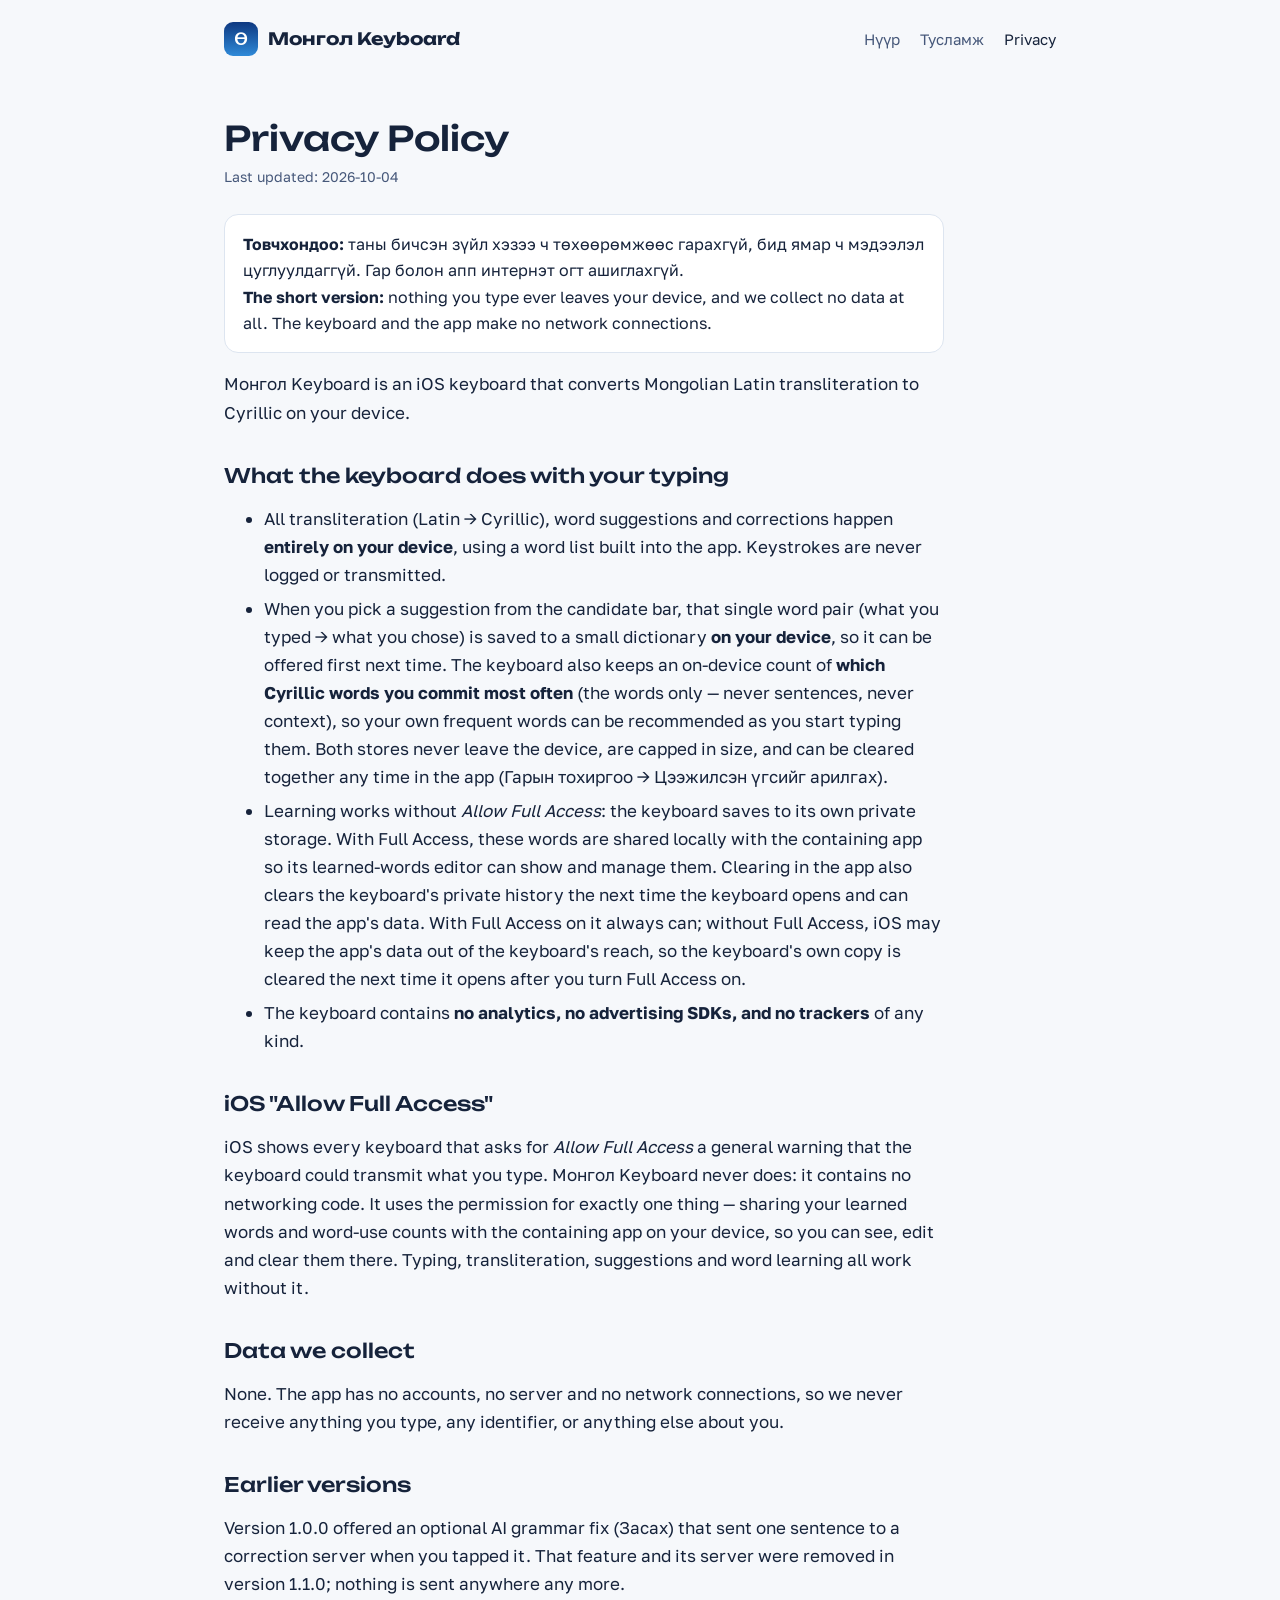
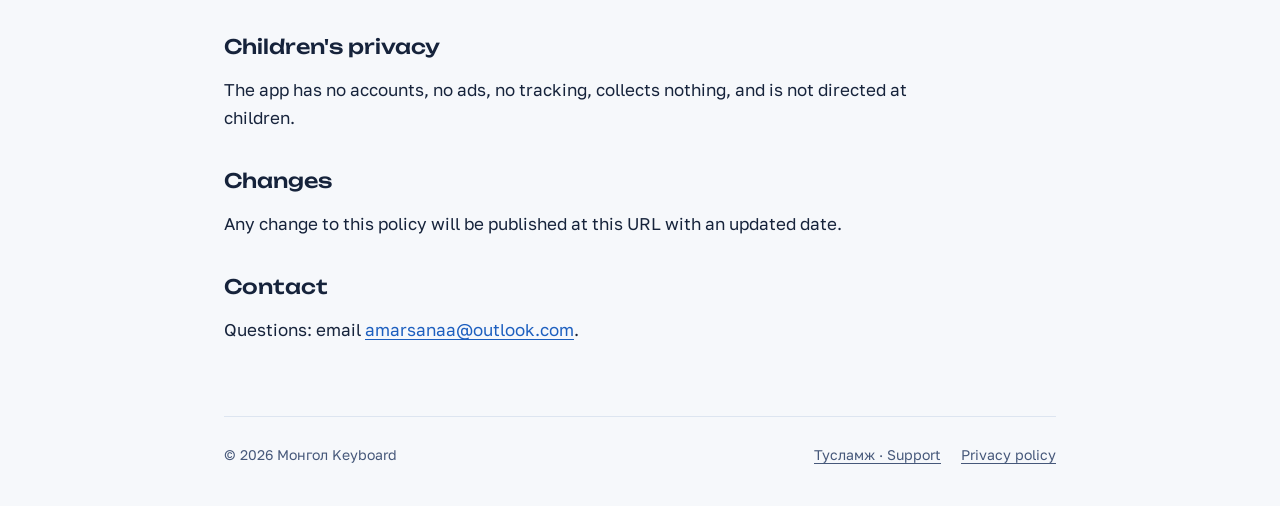
==== privacy/index.html @ a3846cb4 "Site: static demo without the AI's question mark; privacy summary line break Post-commit review of d" ====
<!doctype html>
<html lang="en">
<head>
  <meta charset="utf-8">
  <meta name="viewport" content="width=device-width, initial-scale=1">
  <title>Privacy Policy — Монгол Keyboard</title>
  <meta name="description" content="Privacy policy for the Монгол Keyboard iOS app: typing stays on-device; only an explicitly submitted sentence (with an anonymous rate-limit UUID) is ever sent, and sentence text is never stored or logged.">
  <meta name="color-scheme" content="light dark">
  <link rel="preconnect" href="https://fonts.googleapis.com">
  <link rel="preconnect" href="https://fonts.gstatic.com" crossorigin>
  <link href="https://fonts.googleapis.com/css2?family=Unbounded:wght@500;700&family=Golos+Text:wght@400;500;600&family=JetBrains+Mono:wght@400;600&display=swap" rel="stylesheet">
  <link rel="stylesheet" href="../assets/style.css">
  <link rel="icon" href="data:image/svg+xml,<svg xmlns='http://www.w3.org/2000/svg' viewBox='0 0 100 100'><rect width='100' height='100' rx='22' fill='%230E3880'/><text x='50' y='68' font-size='52' text-anchor='middle' fill='white' font-family='Arial'>Ө</text></svg>">
</head>
<body>
  <div class="wrap">

    <header class="site-header">
      <a class="wordmark" href="../"><span class="glyph" aria-hidden="true">Ө</span>Монгол Keyboard</a>
      <nav class="site-nav" aria-label="Site">
        <a href="../">Нүүр</a>
        <a href="../support/">Тусламж</a>
        <a href="./" aria-current="page">Privacy</a>
      </nav>
    </header>

    <main class="doc">
      <h1>Privacy Policy</h1>
      <p class="updated">Last updated: 2026-10-04</p>

      <p class="lede">
        <span lang="mn"><b>Товчхондоо:</b> таны бичсэн зүйл хэзээ ч төхөөрөмжөөс гарахгүй, бид ямар ч мэдээлэл цуглуулдаггүй. Гар болон апп интернэт огт ашиглахгүй.</span><br>
        <b>The short version:</b> nothing you type ever leaves your device, and we collect no data at all. The keyboard and the app make no network connections.
      </p>

      <p>Монгол Keyboard is an iOS keyboard that converts Mongolian Latin transliteration to Cyrillic on your device.</p>

      <h2>What the keyboard does with your typing</h2>
      <ul>
        <li>All transliteration (Latin → Cyrillic), word suggestions and corrections happen <strong>entirely on your device</strong>, using a word list built into the app. Keystrokes are never logged or transmitted.</li>
        <li>When you pick a suggestion from the candidate bar, that single word pair (what you typed → what you chose) is saved to a small dictionary <strong>on your device</strong>, so it can be offered first next time. The keyboard also keeps an on-device count of <strong>which Cyrillic words you commit most often</strong> (the words only — never sentences, never context), so your own frequent words can be recommended as you start typing them. Both stores never leave the device, are capped in size, and can be cleared together any time in the app (Гарын тохиргоо → Цээжилсэн үгсийг арилгах).</li>
        <li>Learning works without <em>Allow Full Access</em>: the keyboard saves to its own private storage. With Full Access, these words are shared locally with the containing app so its learned-words editor can show and manage them. Clearing in the app also clears the keyboard's private history the next time the keyboard opens and can read the app's data. With Full Access on it always can; without Full Access, iOS may keep the app's data out of the keyboard's reach, so the keyboard's own copy is cleared the next time it opens after you turn Full Access on.</li>
        <li>The keyboard contains <strong>no analytics, no advertising SDKs, and no trackers</strong> of any kind.</li>
      </ul>

      <h2>iOS "Allow Full Access"</h2>
      <p>iOS shows every keyboard that asks for <em>Allow Full Access</em> a general warning that the keyboard could transmit what you type. Монгол Keyboard never does: it contains no networking code. It uses the permission for exactly one thing — sharing your learned words and word-use counts with the containing app on your device, so you can see, edit and clear them there. Typing, transliteration, suggestions and word learning all work without it.</p>

      <h2>Data we collect</h2>
      <p>None. The app has no accounts, no server and no network connections, so we never receive anything you type, any identifier, or anything else about you.</p>

      <h2>Earlier versions</h2>
      <p>Version 1.0.0 offered an optional AI grammar fix (Засах) that sent one sentence to a correction server when you tapped it. That feature and its server were removed in version 1.1.0; nothing is sent anywhere any more.</p>

      <h2>Children's privacy</h2>
      <p>The app has no accounts, no ads, no tracking, collects nothing, and is not directed at children.</p>

      <h2>Changes</h2>
      <p>Any change to this policy will be published at this URL with an updated date.</p>

      <h2>Contact</h2>
      <p>Questions: email <a href="mailto:amarsanaa@outlook.com">amarsanaa@outlook.com</a>.</p>
    </main>

    <footer class="site-footer">
      <span>© 2026 Монгол Keyboard</span>
      <nav aria-label="Footer">
        <a href="../support/">Тусламж · Support</a>
        <a href="./">Privacy policy</a>
      </nav>
    </footer>

  </div>
</body>
</html>
---- assets/style.css ----
/* Монгол Keyboard — site identity.
   Palette is the app icon's own: deep sky blues on cool paper.
   Display: Unbounded · Body: Golos Text · Demo/keys: JetBrains Mono. */

:root {
  --ink: #16233b;
  --ink-soft: #46587a;
  --paper: #f6f8fb;
  --card: #ffffff;
  --sky-deep: #0e3880;
  --sky: #1d5fbf;
  --sky-bright: #2f8ad8;
  --gold: #e8a13d;
  --key-face: #ffffff;
  --key-edge: #c9d4e6;
  --key-down: #dbe7f7;
  --rule: #dde5f0;
  --focus: #1d5fbf;
}

@media (prefers-color-scheme: dark) {
  :root {
    --ink: #e8eef8;
    --ink-soft: #9fb0cc;
    --paper: #0b1526;
    --card: #12203a;
    --sky-deep: #9cc4f0;
    --sky: #6aa8e8;
    --sky-bright: #2f8ad8;
    --key-face: #1a2c4d;
    --key-edge: #0a1425;
    --key-down: #24406e;
    --rule: #22314e;
    --focus: #6aa8e8;
  }
}

* { box-sizing: border-box; }

html { scroll-behavior: smooth; }

body {
  margin: 0;
  background: var(--paper);
  color: var(--ink);
  font-family: "Golos Text", "Helvetica Neue", Arial, sans-serif;
  font-size: 17px;
  line-height: 1.65;
  -webkit-font-smoothing: antialiased;
}

.wrap {
  max-width: 880px;
  margin: 0 auto;
  padding: 0 24px;
}

a { color: var(--sky); text-decoration-thickness: 1px; text-underline-offset: 3px; }
a:hover { color: var(--sky-deep); }

:focus-visible {
  outline: 3px solid var(--focus);
  outline-offset: 2px;
  border-radius: 4px;
}

/* ── Header ─────────────────────────────────────────────────────────── */

.site-header {
  display: flex;
  align-items: center;
  justify-content: space-between;
  gap: 16px;
  padding: 22px 0;
}

.wordmark {
  font-family: "Unbounded", sans-serif;
  font-weight: 700;
  font-size: 17px;
  letter-spacing: 0.01em;
  color: var(--ink);
  text-decoration: none;
  display: flex;
  align-items: center;
  gap: 10px;
}

.wordmark .glyph {
  display: grid;
  place-items: center;
  width: 34px;
  height: 34px;
  border-radius: 9px;
  background: linear-gradient(180deg, #0e3880, #2f8ad8);
  color: #fff;
  font-size: 17px;
  font-weight: 700;
}

.site-nav { display: flex; gap: 20px; font-size: 15px; }
.site-nav a { color: var(--ink-soft); text-decoration: none; }
.site-nav a:hover, .site-nav a[aria-current="page"] { color: var(--ink); }

/* ── Hero ───────────────────────────────────────────────────────────── */

.hero { padding: 44px 0 12px; }

.hero h1 {
  font-family: "Unbounded", sans-serif;
  font-weight: 700;
  font-size: clamp(26px, 5.4vw, 46px);
  line-height: 1.16;
  letter-spacing: -0.01em;
  margin: 0 0 14px;
  max-width: 17ch;
}

.hero h1 .lat { color: var(--sky); }

.hero .sub {
  color: var(--ink-soft);
  font-size: 18px;
  max-width: 54ch;
  margin: 0 0 8px;
}

.hero .sub-en { color: var(--ink-soft); font-size: 15px; margin: 0; }

/* ── The demo (signature) ───────────────────────────────────────────── */

.demo {
  margin: 36px 0 8px;
  background: var(--card);
  border: 1px solid var(--rule);
  border-radius: 18px;
  padding: 26px 26px 30px;
  box-shadow: 0 18px 40px -28px rgba(14, 56, 128, 0.45);
}

.demo-field {
  font-family: "JetBrains Mono", monospace;
  font-size: clamp(20px, 4vw, 30px);
  min-height: 1.5em;
  padding: 14px 16px;
  border-radius: 12px;
  background: var(--paper);
  border: 1px solid var(--rule);
  white-space: nowrap;
  overflow: hidden;
}

.demo-field .caret {
  display: inline-block;
  width: 2px;
  height: 1.1em;
  vertical-align: text-bottom;
  background: var(--sky);
  animation: blink 1s steps(1) infinite;
}

@keyframes blink { 50% { opacity: 0; } }

.demo-latin {
  font-family: "JetBrains Mono", monospace;
  font-size: 13px;
  color: var(--ink-soft);
  margin: 10px 2px 18px;
  min-height: 1.4em;
  letter-spacing: 0.08em;
}

.keyrow { display: flex; gap: 8px; flex-wrap: wrap; }

.key {
  font-family: "JetBrains Mono", monospace;
  min-width: 46px;
  padding: 8px 10px 10px;
  border-radius: 9px;
  background: var(--key-face);
  border: 1px solid var(--key-edge);
  border-bottom-width: 3px;
  text-align: center;
  font-size: 16px;
  line-height: 1.1;
  transition: transform 90ms ease, background 90ms ease;
  user-select: none;
}

.key small { display: block; font-size: 10px; color: var(--ink-soft); margin-top: 2px; }

.key.is-down { transform: translateY(2px); background: var(--key-down); border-bottom-width: 1px; }


.demo-note { font-size: 13px; color: var(--ink-soft); margin: 16px 2px 0; }

/* Reduced motion: the demo becomes a static before/after. */
.demo-static { display: none; }
@media (prefers-reduced-motion: reduce) {
  .demo-live { display: none; }
  .demo-static { display: block; }
  html { scroll-behavior: auto; }
}
.demo-static .arrow { color: var(--sky); margin: 0 10px; }

/* The static box must never clip its payoff — let it wrap and scale down. */
.demo-static .demo-field {
  white-space: normal;
  overflow: visible;
  font-size: clamp(17px, 3.4vw, 26px);
}

/* ── Sections ───────────────────────────────────────────────────────── */

section { padding: 44px 0 8px; }

.eyebrow {
  font-family: "JetBrains Mono", monospace;
  font-size: 12px;
  letter-spacing: 0.14em;
  text-transform: uppercase;
  color: var(--sky);
  margin: 0 0 8px;
}

h2 {
  font-family: "Unbounded", sans-serif;
  font-weight: 500;
  font-size: clamp(20px, 3.4vw, 28px);
  line-height: 1.25;
  margin: 0 0 16px;
}

.steps { list-style: none; counter-reset: step; padding: 0; margin: 22px 0 0; display: grid; gap: 14px; }

.steps li {
  counter-increment: step;
  background: var(--card);
  border: 1px solid var(--rule);
  border-radius: 14px;
  padding: 16px 18px 16px 62px;
  position: relative;
}

.steps li::before {
  content: counter(step);
  position: absolute;
  left: 18px;
  top: 16px;
  width: 30px;
  height: 30px;
  border-radius: 50%;
  display: grid;
  place-items: center;
  background: var(--sky);
  color: #fff;
  font-family: "Unbounded", sans-serif;
  font-size: 14px;
  font-weight: 500;
}

.steps li > b:first-child { display: block; margin-bottom: 2px; }
.steps .en { display: block; font-size: 14px; color: var(--ink-soft); margin-top: 4px; }

.promise { display: grid; gap: 12px; margin-top: 22px; }

.promise > div {
  border-left: 3px solid var(--sky-bright);
  padding: 2px 0 2px 16px;
}

.promise b { display: block; }
.promise span { color: var(--ink-soft); font-size: 15px; }

/* ── Document pages (privacy) ───────────────────────────────────────── */

.doc { max-width: 720px; }
.doc h1 {
  font-family: "Unbounded", sans-serif;
  font-weight: 500;
  font-size: clamp(24px, 4vw, 34px);
  line-height: 1.2;
  margin: 40px 0 6px;
}
.doc .updated { color: var(--ink-soft); font-size: 14px; margin: 0 0 26px; }
.doc h2 { font-size: 20px; margin-top: 36px; }
.doc .lede {
  background: var(--card);
  border: 1px solid var(--rule);
  border-radius: 14px;
  padding: 16px 18px;
  font-size: 16px;
}
.doc li { margin: 6px 0; }

/* ── FAQ (support) ──────────────────────────────────────────────────── */

.faq { max-width: 720px; }

details {
  background: var(--card);
  border: 1px solid var(--rule);
  border-radius: 14px;
  padding: 4px 18px;
  margin: 10px 0;
}

summary {
  cursor: pointer;
  font-weight: 600;
  padding: 12px 0;
  list-style: none;
  display: flex;
  justify-content: space-between;
  align-items: baseline;
  gap: 12px;
}

summary::-webkit-details-marker { display: none; }
summary::after { content: "+"; font-family: "JetBrains Mono", monospace; color: var(--sky); flex-shrink: 0; }
details[open] summary::after { content: "−"; }
details .en-q { font-size: 13px; color: var(--ink-soft); font-weight: 400; }
details p { margin-top: 0; color: var(--ink-soft); }

.contact-card {
  background: linear-gradient(135deg, #0e3880, #1d5fbf);
  color: #eaf2fd;
  border-radius: 18px;
  padding: 26px 28px;
  margin: 34px 0 0;
}
.contact-card h2 { color: #fff; margin-bottom: 8px; }
.contact-card a { color: #ffd9a0; }
.contact-card p { margin: 6px 0; }

/* ── Footer ─────────────────────────────────────────────────────────── */

.site-footer {
  margin-top: 72px;
  border-top: 1px solid var(--rule);
  padding: 26px 0 40px;
  display: flex;
  flex-wrap: wrap;
  gap: 10px 26px;
  justify-content: space-between;
  font-size: 14px;
  color: var(--ink-soft);
}

.site-footer nav { display: flex; gap: 20px; flex-wrap: wrap; }
.site-footer a { color: var(--ink-soft); }

@media (max-width: 560px) {
  .site-nav { gap: 14px; }
  .demo { padding: 18px 16px 22px; }
  .steps li { padding-left: 56px; }
}
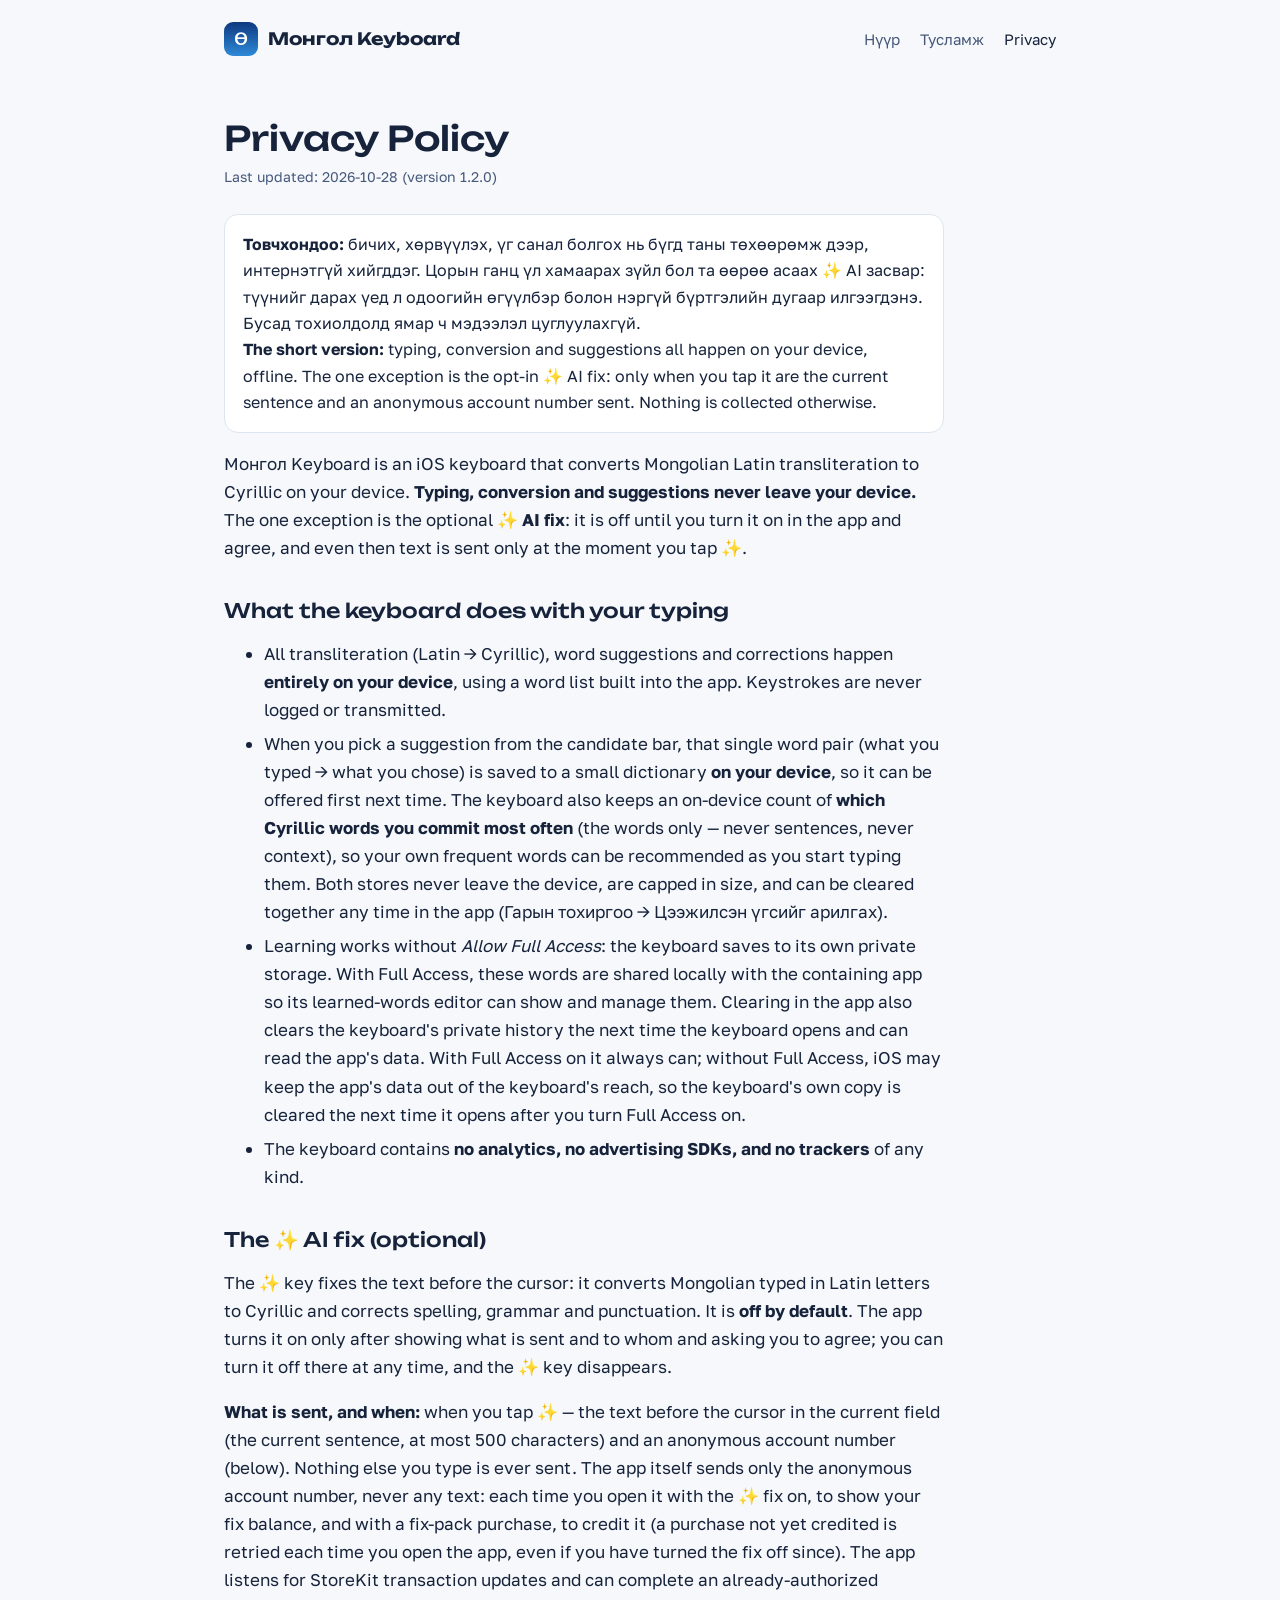
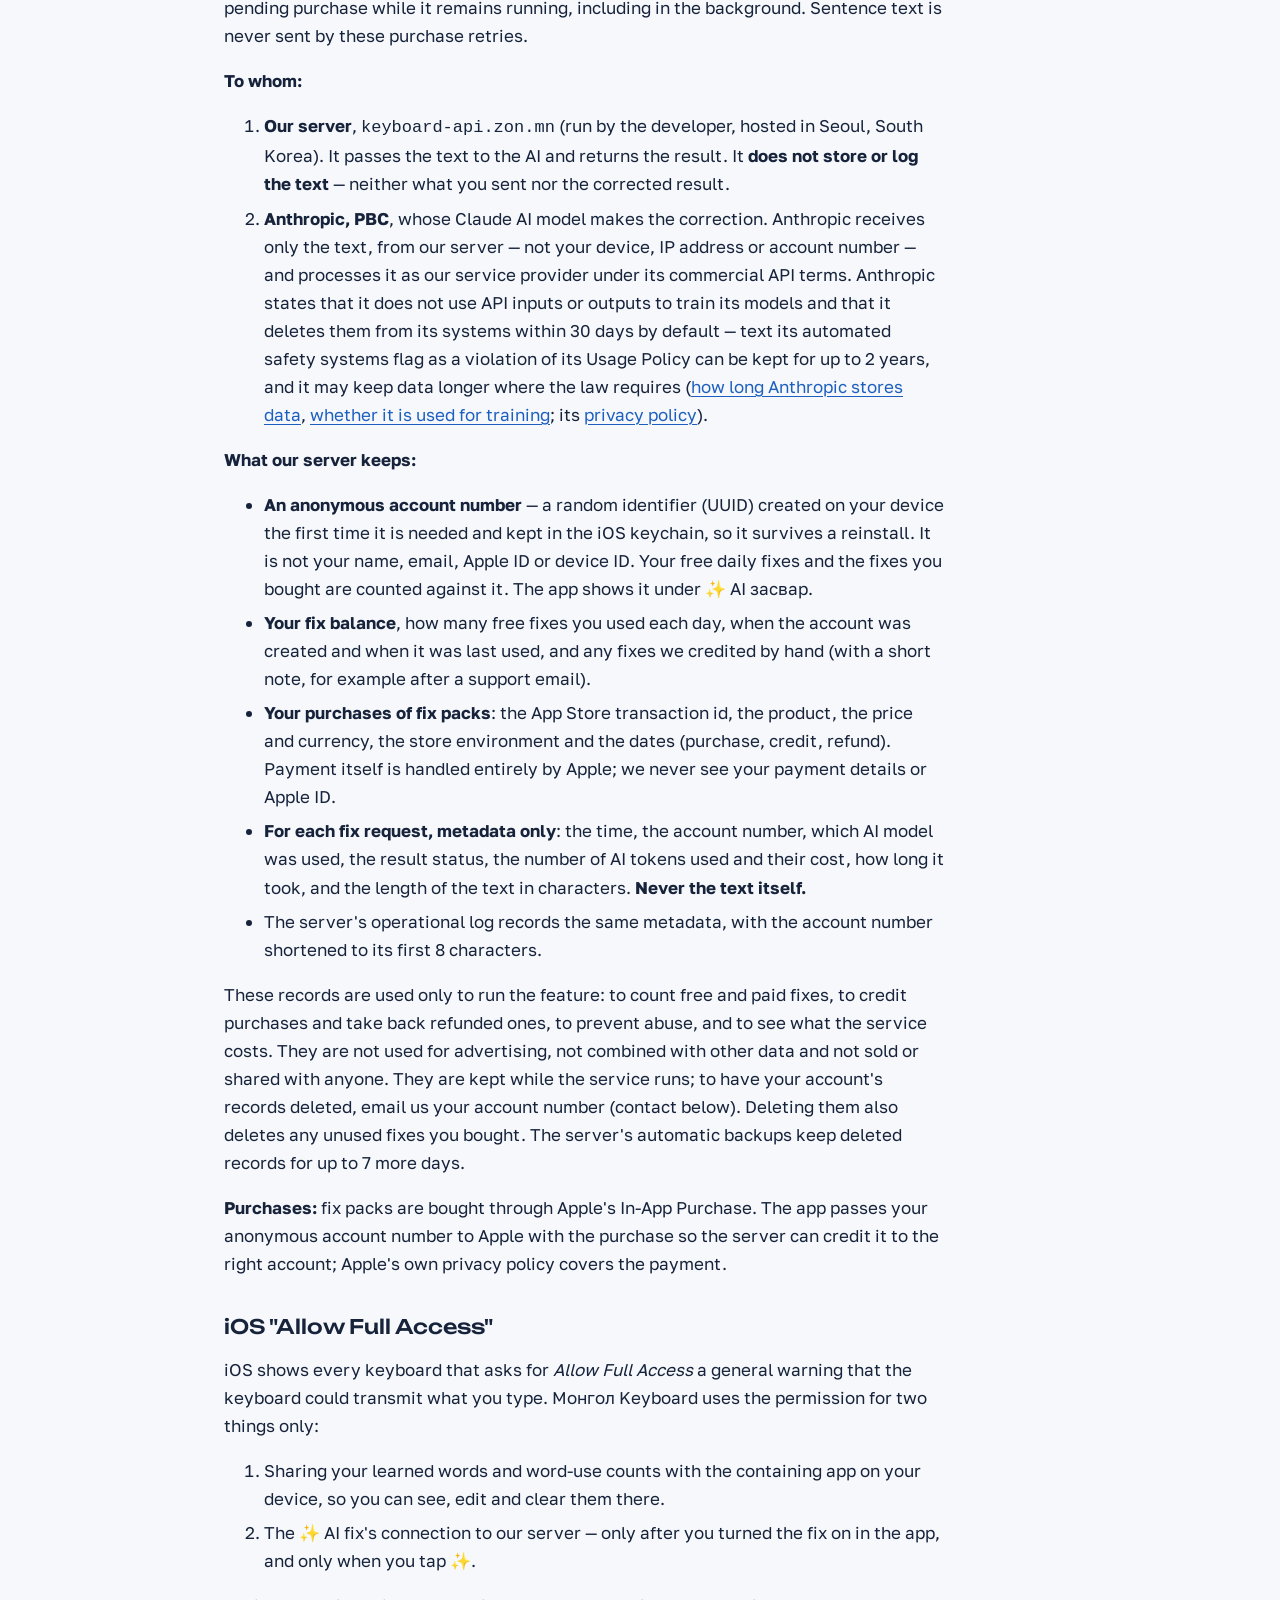
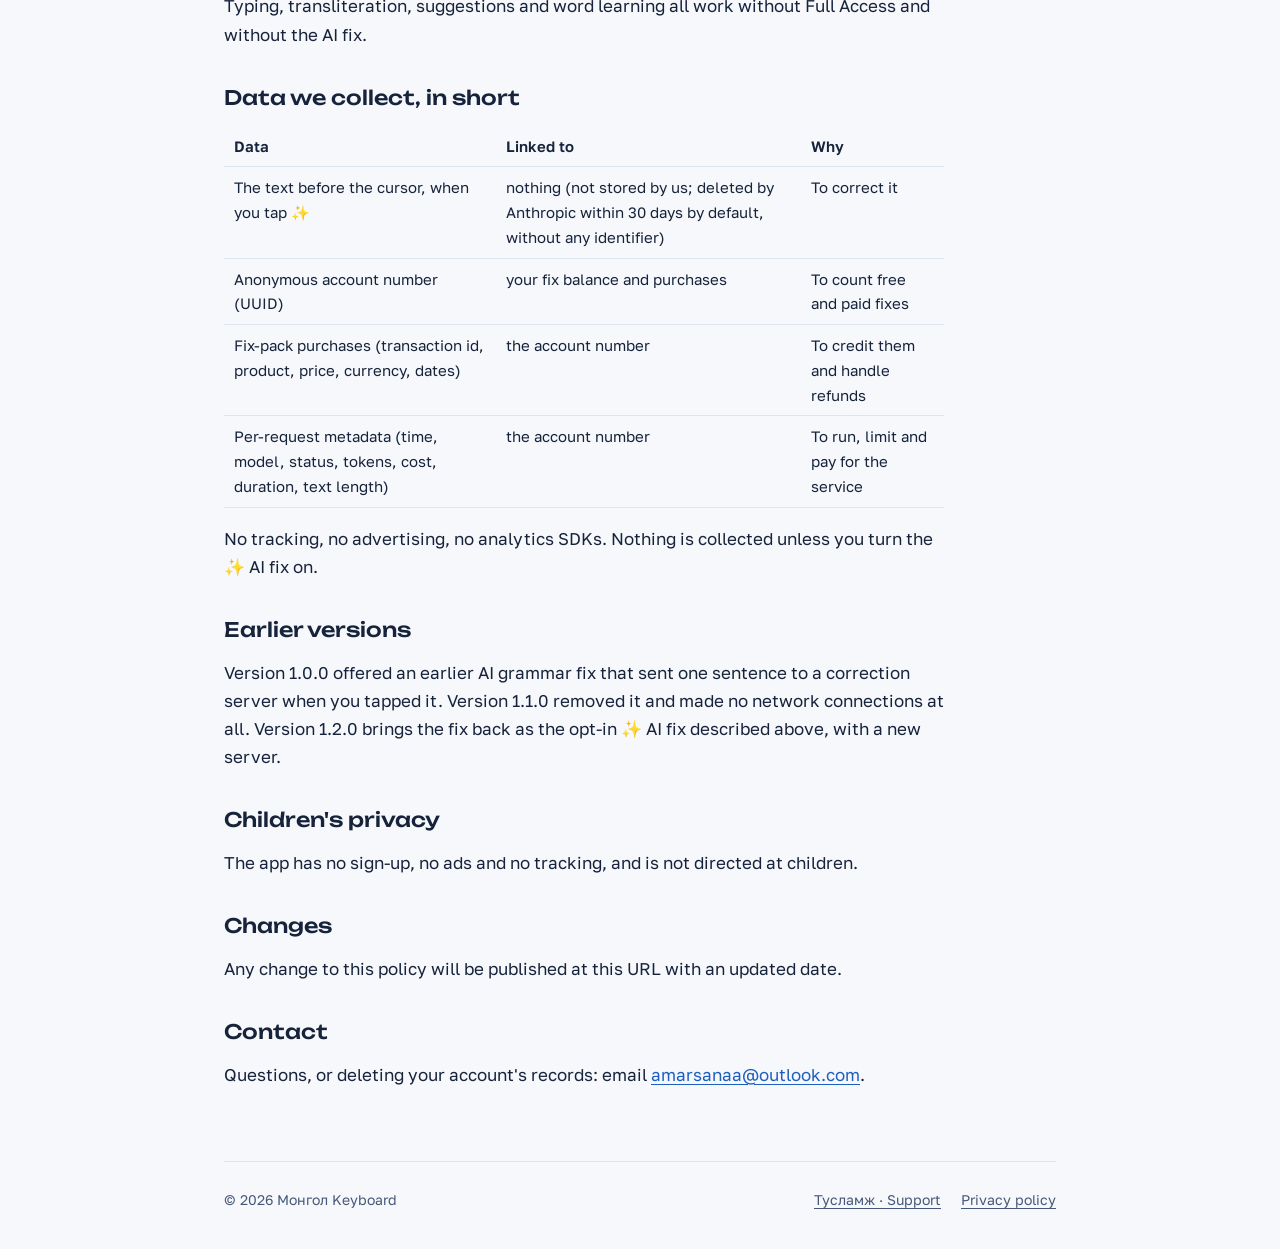
==== commit 67b26f51: "Site: mirror the 1.2.0 privacy policy; offline by default, opt-in AI fix privacy/index.html follows " ====
--- a/privacy/index.html
+++ b/privacy/index.html
@@ -4,7 +4,7 @@
   <meta charset="utf-8">
   <meta name="viewport" content="width=device-width, initial-scale=1">
   <title>Privacy Policy — Монгол Keyboard</title>
-  <meta name="description" content="Privacy policy for the Монгол Keyboard iOS app: typing stays on-device; only an explicitly submitted sentence (with an anonymous rate-limit UUID) is ever sent, and sentence text is never stored or logged.">
+  <meta name="description" content="Privacy policy for the Монгол Keyboard iOS app: typing, conversion and suggestions stay on-device and offline. Only the opt-in ✨ AI fix sends the current sentence and an anonymous account number when you tap it; sentence text is never stored or logged by us.">
   <meta name="color-scheme" content="light dark">
   <link rel="preconnect" href="https://fonts.googleapis.com">
   <link rel="preconnect" href="https://fonts.gstatic.com" crossorigin>
@@ -26,14 +26,14 @@
 
     <main class="doc">
       <h1>Privacy Policy</h1>
-      <p class="updated">Last updated: 2026-10-04</p>
+      <p class="updated">Last updated: 2026-10-28 (version 1.2.0)</p>
 
       <p class="lede">
-        <span lang="mn"><b>Товчхондоо:</b> таны бичсэн зүйл хэзээ ч төхөөрөмжөөс гарахгүй, бид ямар ч мэдээлэл цуглуулдаггүй. Гар болон апп интернэт огт ашиглахгүй.</span><br>
-        <b>The short version:</b> nothing you type ever leaves your device, and we collect no data at all. The keyboard and the app make no network connections.
+        <span lang="mn"><b>Товчхондоо:</b> бичих, хөрвүүлэх, үг санал болгох нь бүгд таны төхөөрөмж дээр, интернэтгүй хийгддэг. Цорын ганц үл хамаарах зүйл бол та өөрөө асаах ✨ AI засвар: түүнийг дарах үед л одоогийн өгүүлбэр болон нэргүй бүртгэлийн дугаар илгээгдэнэ. Бусад тохиолдолд ямар ч мэдээлэл цуглуулахгүй.</span><br>
+        <b>The short version:</b> typing, conversion and suggestions all happen on your device, offline. The one exception is the opt-in ✨ AI fix: only when you tap it are the current sentence and an anonymous account number sent. Nothing is collected otherwise.
       </p>
 
-      <p>Монгол Keyboard is an iOS keyboard that converts Mongolian Latin transliteration to Cyrillic on your device.</p>
+      <p>Монгол Keyboard is an iOS keyboard that converts Mongolian Latin transliteration to Cyrillic on your device. <strong>Typing, conversion and suggestions never leave your device.</strong> The one exception is the optional <strong>✨ AI fix</strong>: it is off until you turn it on in the app and agree, and even then text is sent only at the moment you tap ✨.</p>
 
       <h2>What the keyboard does with your typing</h2>
       <ul>
@@ -43,23 +43,63 @@
         <li>The keyboard contains <strong>no analytics, no advertising SDKs, and no trackers</strong> of any kind.</li>
       </ul>
 
+      <h2>The ✨ AI fix (optional)</h2>
+      <p>The ✨ key fixes the text before the cursor: it converts Mongolian typed in Latin letters to Cyrillic and corrects spelling, grammar and punctuation. It is <strong>off by default</strong>. The app turns it on only after showing what is sent and to whom and asking you to agree; you can turn it off there at any time, and the ✨ key disappears.</p>
+
+      <p><strong>What is sent, and when:</strong> when you tap ✨ — the text before the cursor in the current field (the current sentence, at most 500 characters) and an anonymous account number (below). Nothing else you type is ever sent. The app itself sends only the anonymous account number, never any text: each time you open it with the ✨ fix on, to show your fix balance, and with a fix-pack purchase, to credit it (a purchase not yet credited is retried each time you open the app, even if you have turned the fix off since). The app listens for StoreKit transaction updates and can complete an already-authorized pending purchase while it remains running, including in the background. Sentence text is never sent by these purchase retries.</p>
+
+      <p><strong>To whom:</strong></p>
+      <ol>
+        <li><strong>Our server</strong>, <code>keyboard-api.zon.mn</code> (run by the developer, hosted in Seoul, South Korea). It passes the text to the AI and returns the result. It <strong>does not store or log the text</strong> — neither what you sent nor the corrected result.</li>
+        <li><strong>Anthropic, PBC</strong>, whose Claude AI model makes the correction. Anthropic receives only the text, from our server — not your device, IP address or account number — and processes it as our service provider under its commercial API terms. Anthropic states that it does not use API inputs or outputs to train its models and that it deletes them from its systems within 30 days by default — text its automated safety systems flag as a violation of its Usage Policy can be kept for up to 2 years, and it may keep data longer where the law requires (<a href="https://privacy.claude.com/en/articles/7996866-how-long-do-you-store-my-organization-s-data" rel="noopener">how long Anthropic stores data</a>, <a href="https://privacy.claude.com/en/articles/7996868-is-my-data-used-for-model-training" rel="noopener">whether it is used for training</a>; its <a href="https://www.anthropic.com/legal/privacy" rel="noopener">privacy policy</a>).</li>
+      </ol>
+
+      <p><strong>What our server keeps:</strong></p>
+      <ul>
+        <li><strong>An anonymous account number</strong> — a random identifier (UUID) created on your device the first time it is needed and kept in the iOS keychain, so it survives a reinstall. It is not your name, email, Apple ID or device ID. Your free daily fixes and the fixes you bought are counted against it. The app shows it under ✨ AI засвар.</li>
+        <li><strong>Your fix balance</strong>, how many free fixes you used each day, when the account was created and when it was last used, and any fixes we credited by hand (with a short note, for example after a support email).</li>
+        <li><strong>Your purchases of fix packs</strong>: the App Store transaction id, the product, the price and currency, the store environment and the dates (purchase, credit, refund). Payment itself is handled entirely by Apple; we never see your payment details or Apple ID.</li>
+        <li><strong>For each fix request, metadata only</strong>: the time, the account number, which AI model was used, the result status, the number of AI tokens used and their cost, how long it took, and the length of the text in characters. <strong>Never the text itself.</strong></li>
+        <li>The server's operational log records the same metadata, with the account number shortened to its first 8 characters.</li>
+      </ul>
+
+      <p>These records are used only to run the feature: to count free and paid fixes, to credit purchases and take back refunded ones, to prevent abuse, and to see what the service costs. They are not used for advertising, not combined with other data and not sold or shared with anyone. They are kept while the service runs; to have your account's records deleted, email us your account number (contact below). Deleting them also deletes any unused fixes you bought. The server's automatic backups keep deleted records for up to 7 more days.</p>
+
+      <p><strong>Purchases:</strong> fix packs are bought through Apple's In-App Purchase. The app passes your anonymous account number to Apple with the purchase so the server can credit it to the right account; Apple's own privacy policy covers the payment.</p>
+
       <h2>iOS "Allow Full Access"</h2>
-      <p>iOS shows every keyboard that asks for <em>Allow Full Access</em> a general warning that the keyboard could transmit what you type. Монгол Keyboard never does: it contains no networking code. It uses the permission for exactly one thing — sharing your learned words and word-use counts with the containing app on your device, so you can see, edit and clear them there. Typing, transliteration, suggestions and word learning all work without it.</p>
+      <p>iOS shows every keyboard that asks for <em>Allow Full Access</em> a general warning that the keyboard could transmit what you type. Монгол Keyboard uses the permission for two things only:</p>
+      <ol>
+        <li>Sharing your learned words and word-use counts with the containing app on your device, so you can see, edit and clear them there.</li>
+        <li>The ✨ AI fix's connection to our server — only after you turned the fix on in the app, and only when you tap ✨.</li>
+      </ol>
+      <p>Typing, transliteration, suggestions and word learning all work without Full Access and without the AI fix.</p>
 
-      <h2>Data we collect</h2>
-      <p>None. The app has no accounts, no server and no network connections, so we never receive anything you type, any identifier, or anything else about you.</p>
+      <h2>Data we collect, in short</h2>
+      <table>
+        <thead>
+          <tr><th>Data</th><th>Linked to</th><th>Why</th></tr>
+        </thead>
+        <tbody>
+          <tr><td>The text before the cursor, when you tap ✨</td><td>nothing (not stored by us; deleted by Anthropic within 30 days by default, without any identifier)</td><td>To correct it</td></tr>
+          <tr><td>Anonymous account number (UUID)</td><td>your fix balance and purchases</td><td>To count free and paid fixes</td></tr>
+          <tr><td>Fix-pack purchases (transaction id, product, price, currency, dates)</td><td>the account number</td><td>To credit them and handle refunds</td></tr>
+          <tr><td>Per-request metadata (time, model, status, tokens, cost, duration, text length)</td><td>the account number</td><td>To run, limit and pay for the service</td></tr>
+        </tbody>
+      </table>
+      <p>No tracking, no advertising, no analytics SDKs. Nothing is collected unless you turn the ✨ AI fix on.</p>
 
       <h2>Earlier versions</h2>
-      <p>Version 1.0.0 offered an optional AI grammar fix (Засах) that sent one sentence to a correction server when you tapped it. That feature and its server were removed in version 1.1.0; nothing is sent anywhere any more.</p>
+      <p>Version 1.0.0 offered an earlier AI grammar fix that sent one sentence to a correction server when you tapped it. Version 1.1.0 removed it and made no network connections at all. Version 1.2.0 brings the fix back as the opt-in ✨ AI fix described above, with a new server.</p>
 
       <h2>Children's privacy</h2>
-      <p>The app has no accounts, no ads, no tracking, collects nothing, and is not directed at children.</p>
+      <p>The app has no sign-up, no ads and no tracking, and is not directed at children.</p>
 
       <h2>Changes</h2>
       <p>Any change to this policy will be published at this URL with an updated date.</p>
 
       <h2>Contact</h2>
-      <p>Questions: email <a href="mailto:amarsanaa@outlook.com">amarsanaa@outlook.com</a>.</p>
+      <p>Questions, or deleting your account's records: email <a href="mailto:amarsanaa@outlook.com">amarsanaa@outlook.com</a>.</p>
     </main>
 
     <footer class="site-footer">
--- a/assets/style.css
+++ b/assets/style.css
@@ -292,6 +292,9 @@
   font-size: 16px;
 }
 .doc li { margin: 6px 0; }
+.doc table { border-collapse: collapse; width: 100%; font-size: 15px; margin: 12px 0; }
+.doc th, .doc td { text-align: left; vertical-align: top; padding: 8px 10px; border-bottom: 1px solid var(--rule); }
+.doc th { font-weight: 600; }
 
 /* ── FAQ (support) ──────────────────────────────────────────────────── */
 
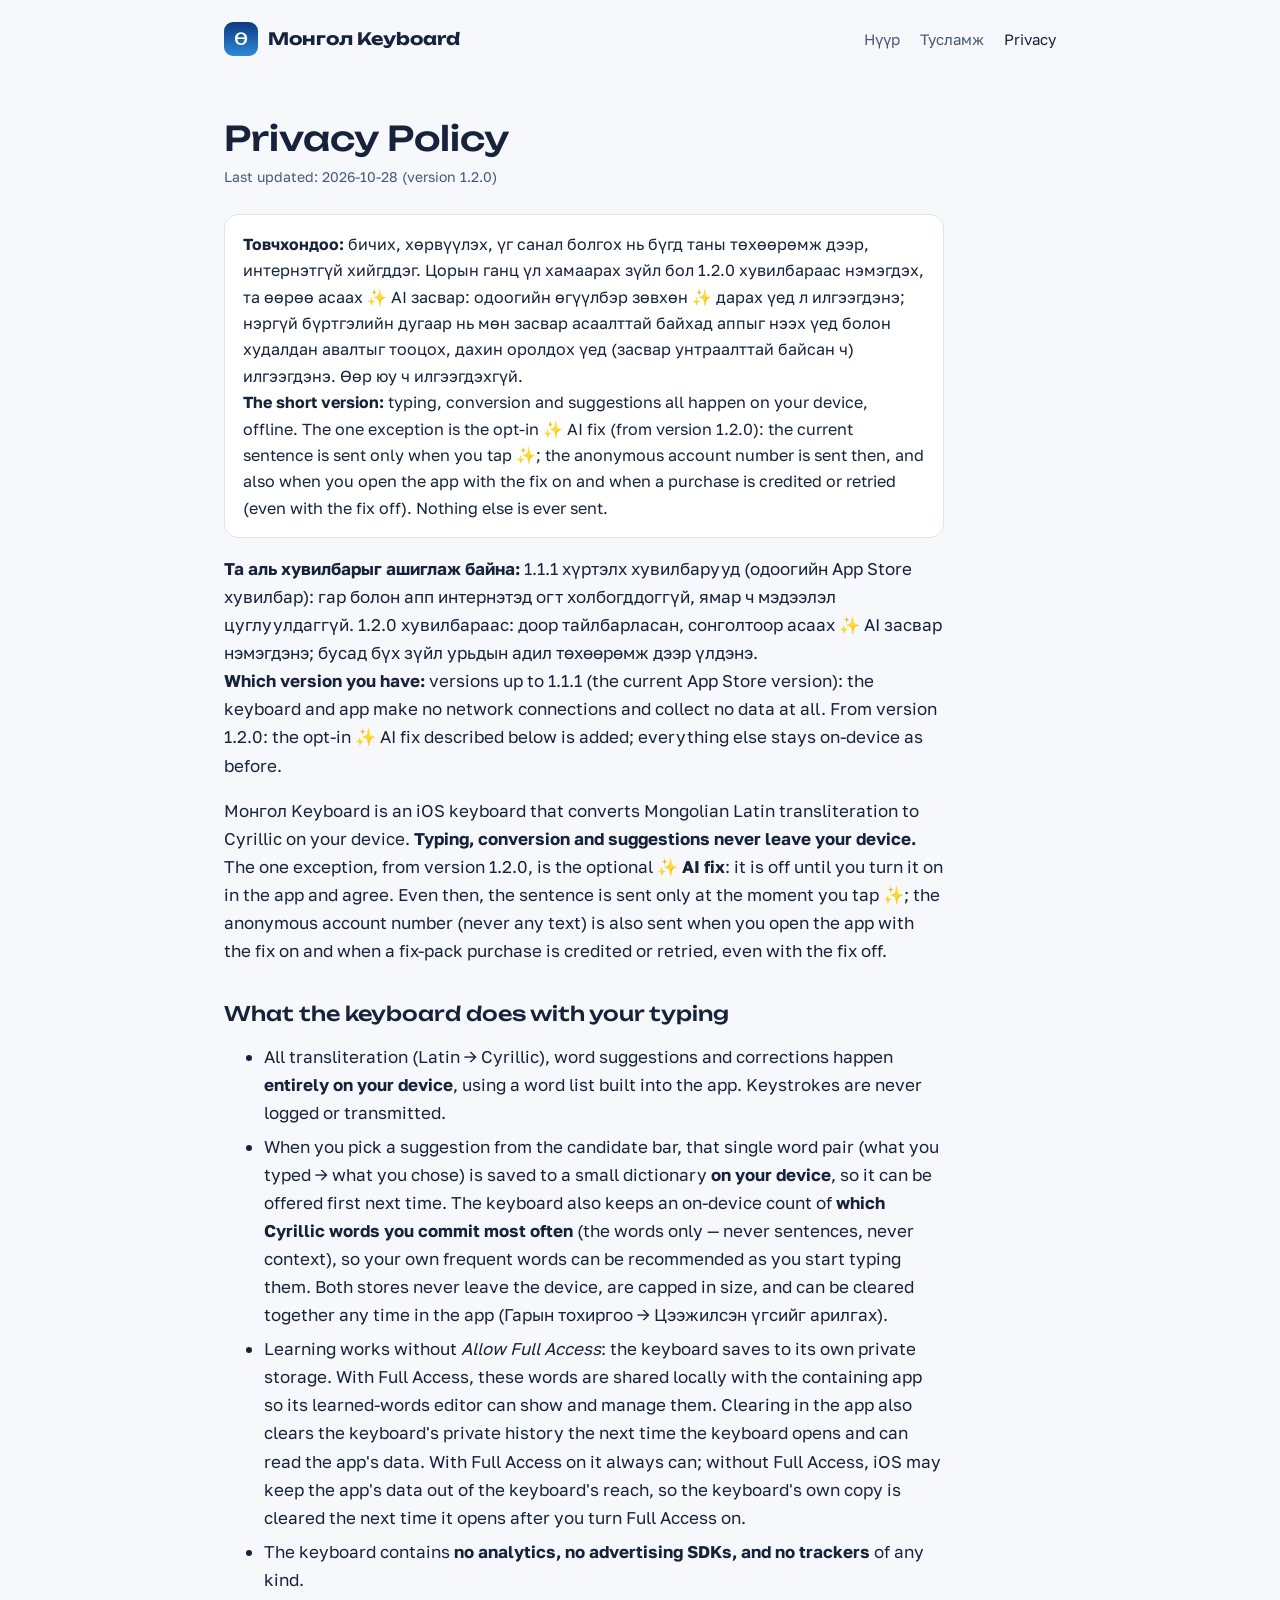
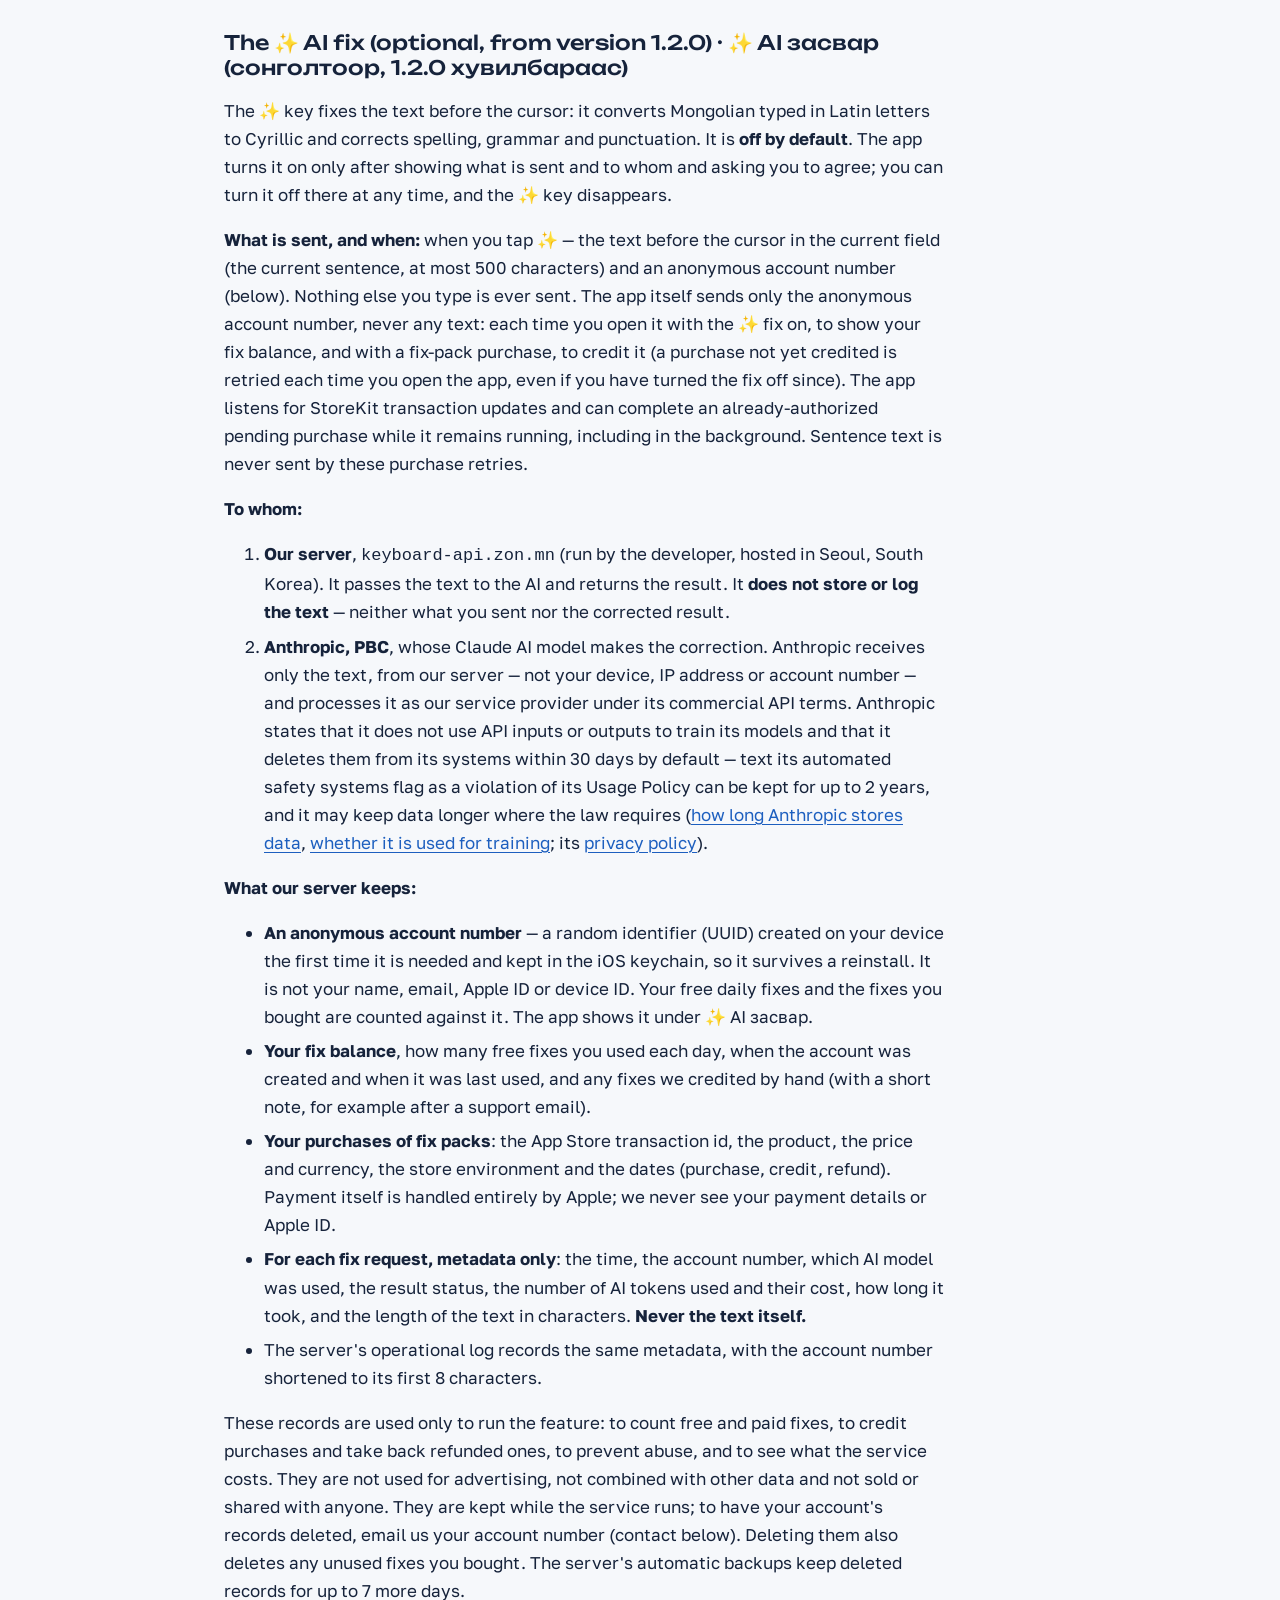
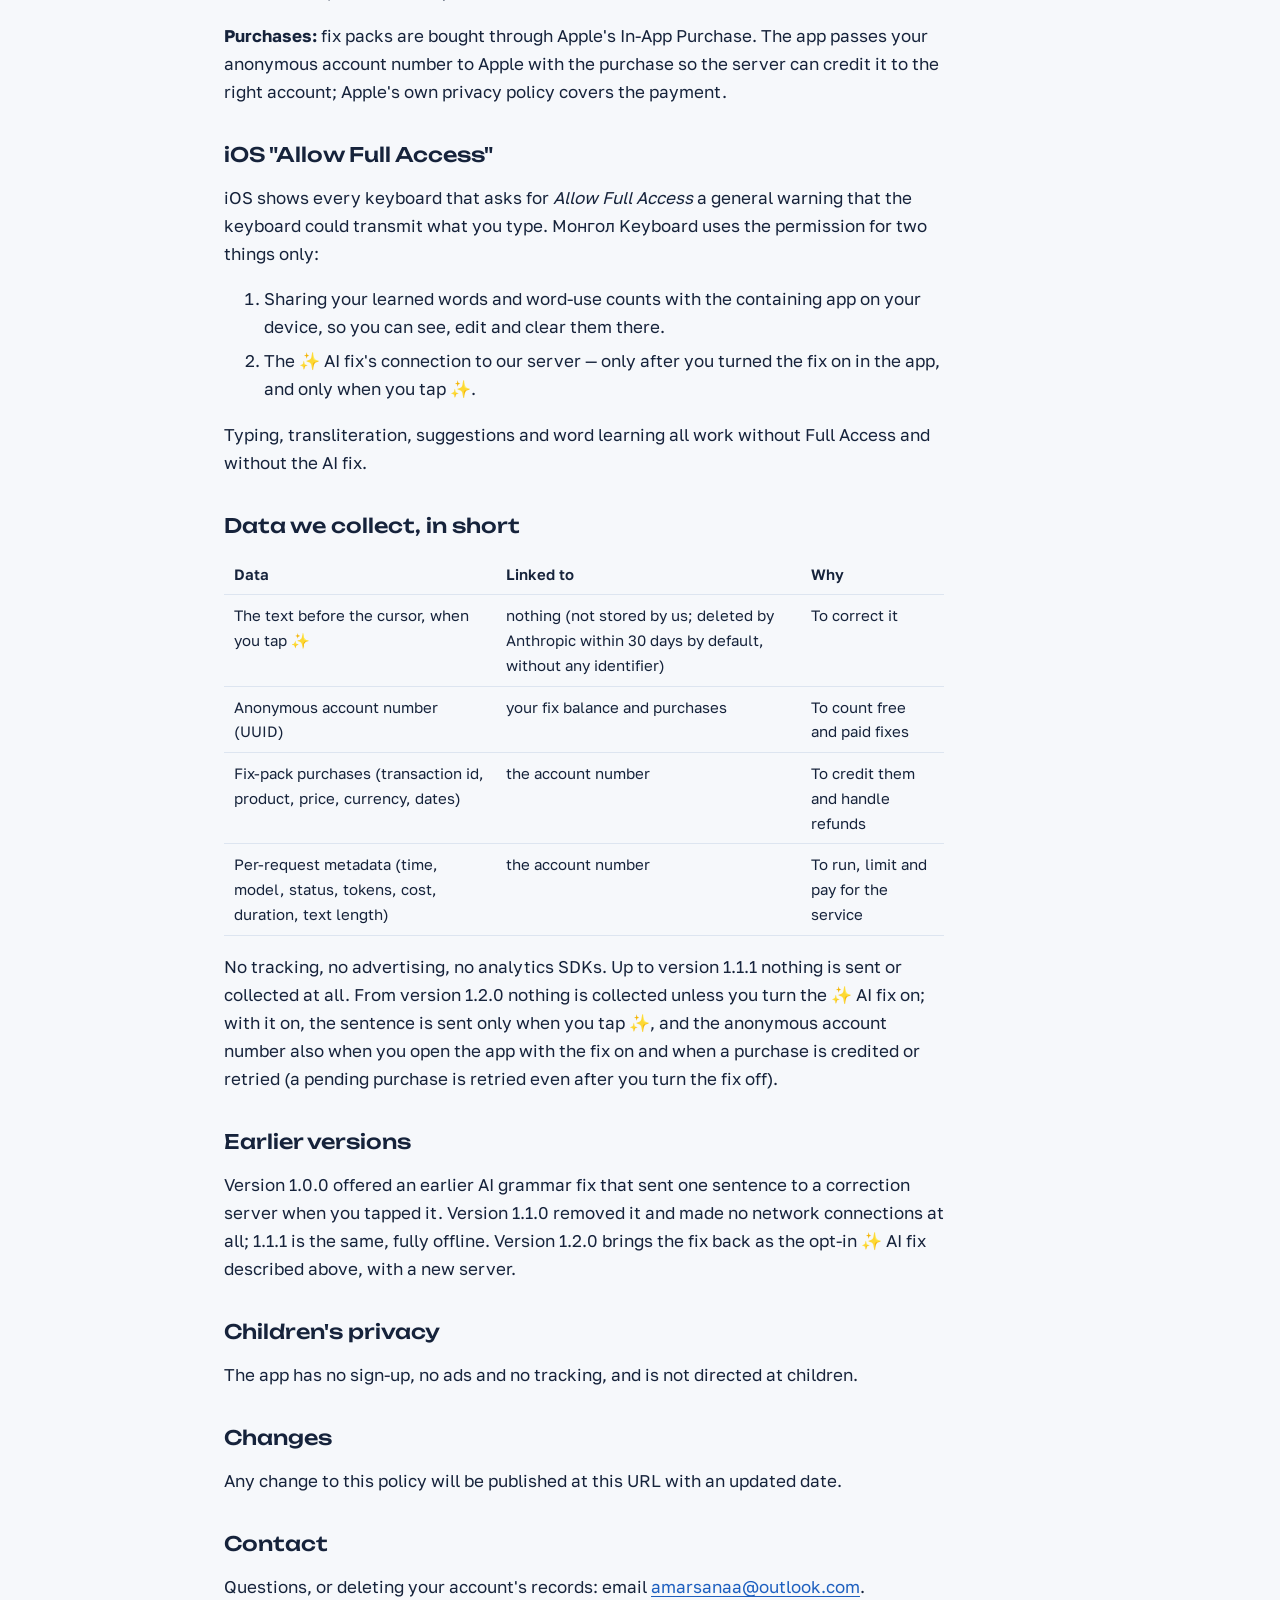
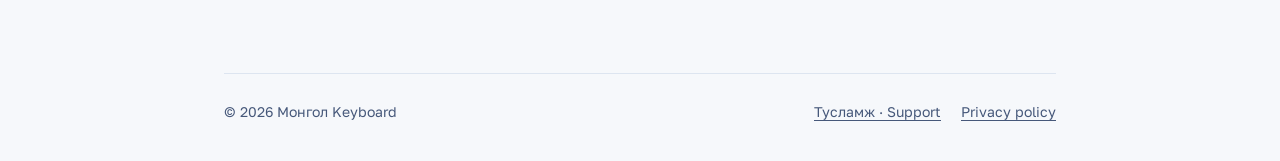
==== commit ea2548f5: "Site: the privacy page is true for 1.1.1 and 1.2.0 at once The one privacy URL serves the live offli" ====
--- a/privacy/index.html
+++ b/privacy/index.html
@@ -4,7 +4,7 @@
   <meta charset="utf-8">
   <meta name="viewport" content="width=device-width, initial-scale=1">
   <title>Privacy Policy — Монгол Keyboard</title>
-  <meta name="description" content="Privacy policy for the Монгол Keyboard iOS app: typing, conversion and suggestions stay on-device and offline. Only the opt-in ✨ AI fix sends the current sentence and an anonymous account number when you tap it; sentence text is never stored or logged by us.">
+  <meta name="description" content="Privacy policy for the Монгол Keyboard iOS app: typing, conversion and suggestions stay on-device and offline. Versions up to 1.1.1 make no network connections at all. From version 1.2.0 the opt-in ✨ AI fix sends the current sentence when you tap it, plus an anonymous account number (also when the app shows your balance or credits a purchase); sentence text is never stored or logged by us.">
   <meta name="color-scheme" content="light dark">
   <link rel="preconnect" href="https://fonts.googleapis.com">
   <link rel="preconnect" href="https://fonts.gstatic.com" crossorigin>
@@ -29,11 +29,16 @@
       <p class="updated">Last updated: 2026-10-28 (version 1.2.0)</p>
 
       <p class="lede">
-        <span lang="mn"><b>Товчхондоо:</b> бичих, хөрвүүлэх, үг санал болгох нь бүгд таны төхөөрөмж дээр, интернэтгүй хийгддэг. Цорын ганц үл хамаарах зүйл бол та өөрөө асаах ✨ AI засвар: түүнийг дарах үед л одоогийн өгүүлбэр болон нэргүй бүртгэлийн дугаар илгээгдэнэ. Бусад тохиолдолд ямар ч мэдээлэл цуглуулахгүй.</span><br>
-        <b>The short version:</b> typing, conversion and suggestions all happen on your device, offline. The one exception is the opt-in ✨ AI fix: only when you tap it are the current sentence and an anonymous account number sent. Nothing is collected otherwise.
+        <span lang="mn"><b>Товчхондоо:</b> бичих, хөрвүүлэх, үг санал болгох нь бүгд таны төхөөрөмж дээр, интернэтгүй хийгддэг. Цорын ганц үл хамаарах зүйл бол 1.2.0 хувилбараас нэмэгдэх, та өөрөө асаах ✨ AI засвар: одоогийн өгүүлбэр зөвхөн ✨ дарах үед л илгээгдэнэ; нэргүй бүртгэлийн дугаар нь мөн засвар асаалттай байхад аппыг нээх үед болон худалдан авалтыг тооцох, дахин оролдох үед (засвар унтраалттай байсан ч) илгээгдэнэ. Өөр юу ч илгээгдэхгүй.</span><br>
+        <b>The short version:</b> typing, conversion and suggestions all happen on your device, offline. The one exception is the opt-in ✨ AI fix (from version 1.2.0): the current sentence is sent only when you tap ✨; the anonymous account number is sent then, and also when you open the app with the fix on and when a purchase is credited or retried (even with the fix off). Nothing else is ever sent.
       </p>
 
-      <p>Монгол Keyboard is an iOS keyboard that converts Mongolian Latin transliteration to Cyrillic on your device. <strong>Typing, conversion and suggestions never leave your device.</strong> The one exception is the optional <strong>✨ AI fix</strong>: it is off until you turn it on in the app and agree, and even then text is sent only at the moment you tap ✨.</p>
+      <p>
+        <span lang="mn"><b>Та аль хувилбарыг ашиглаж байна:</b> 1.1.1 хүртэлх хувилбарууд (одоогийн App Store хувилбар): гар болон апп интернэтэд огт холбогддоггүй, ямар ч мэдээлэл цуглуулдаггүй. 1.2.0 хувилбараас: доор тайлбарласан, сонголтоор асаах ✨ AI засвар нэмэгдэнэ; бусад бүх зүйл урьдын адил төхөөрөмж дээр үлдэнэ.</span><br>
+        <b>Which version you have:</b> versions up to 1.1.1 (the current App Store version): the keyboard and app make no network connections and collect no data at all. From version 1.2.0: the opt-in ✨ AI fix described below is added; everything else stays on-device as before.
+      </p>
+
+      <p>Монгол Keyboard is an iOS keyboard that converts Mongolian Latin transliteration to Cyrillic on your device. <strong>Typing, conversion and suggestions never leave your device.</strong> The one exception, from version 1.2.0, is the optional <strong>✨ AI fix</strong>: it is off until you turn it on in the app and agree. Even then, the sentence is sent only at the moment you tap ✨; the anonymous account number (never any text) is also sent when you open the app with the fix on and when a fix-pack purchase is credited or retried, even with the fix off.</p>
 
       <h2>What the keyboard does with your typing</h2>
       <ul>
@@ -43,7 +48,7 @@
         <li>The keyboard contains <strong>no analytics, no advertising SDKs, and no trackers</strong> of any kind.</li>
       </ul>
 
-      <h2>The ✨ AI fix (optional)</h2>
+      <h2>The ✨ AI fix (optional, from version 1.2.0) <span lang="mn">· ✨ AI засвар (сонголтоор, 1.2.0 хувилбараас)</span></h2>
       <p>The ✨ key fixes the text before the cursor: it converts Mongolian typed in Latin letters to Cyrillic and corrects spelling, grammar and punctuation. It is <strong>off by default</strong>. The app turns it on only after showing what is sent and to whom and asking you to agree; you can turn it off there at any time, and the ✨ key disappears.</p>
 
       <p><strong>What is sent, and when:</strong> when you tap ✨ — the text before the cursor in the current field (the current sentence, at most 500 characters) and an anonymous account number (below). Nothing else you type is ever sent. The app itself sends only the anonymous account number, never any text: each time you open it with the ✨ fix on, to show your fix balance, and with a fix-pack purchase, to credit it (a purchase not yet credited is retried each time you open the app, even if you have turned the fix off since). The app listens for StoreKit transaction updates and can complete an already-authorized pending purchase while it remains running, including in the background. Sentence text is never sent by these purchase retries.</p>
@@ -87,10 +92,10 @@
           <tr><td>Per-request metadata (time, model, status, tokens, cost, duration, text length)</td><td>the account number</td><td>To run, limit and pay for the service</td></tr>
         </tbody>
       </table>
-      <p>No tracking, no advertising, no analytics SDKs. Nothing is collected unless you turn the ✨ AI fix on.</p>
+      <p>No tracking, no advertising, no analytics SDKs. Up to version 1.1.1 nothing is sent or collected at all. From version 1.2.0 nothing is collected unless you turn the ✨ AI fix on; with it on, the sentence is sent only when you tap ✨, and the anonymous account number also when you open the app with the fix on and when a purchase is credited or retried (a pending purchase is retried even after you turn the fix off).</p>
 
       <h2>Earlier versions</h2>
-      <p>Version 1.0.0 offered an earlier AI grammar fix that sent one sentence to a correction server when you tapped it. Version 1.1.0 removed it and made no network connections at all. Version 1.2.0 brings the fix back as the opt-in ✨ AI fix described above, with a new server.</p>
+      <p>Version 1.0.0 offered an earlier AI grammar fix that sent one sentence to a correction server when you tapped it. Version 1.1.0 removed it and made no network connections at all; 1.1.1 is the same, fully offline. Version 1.2.0 brings the fix back as the opt-in ✨ AI fix described above, with a new server.</p>
 
       <h2>Children's privacy</h2>
       <p>The app has no sign-up, no ads and no tracking, and is not directed at children.</p>
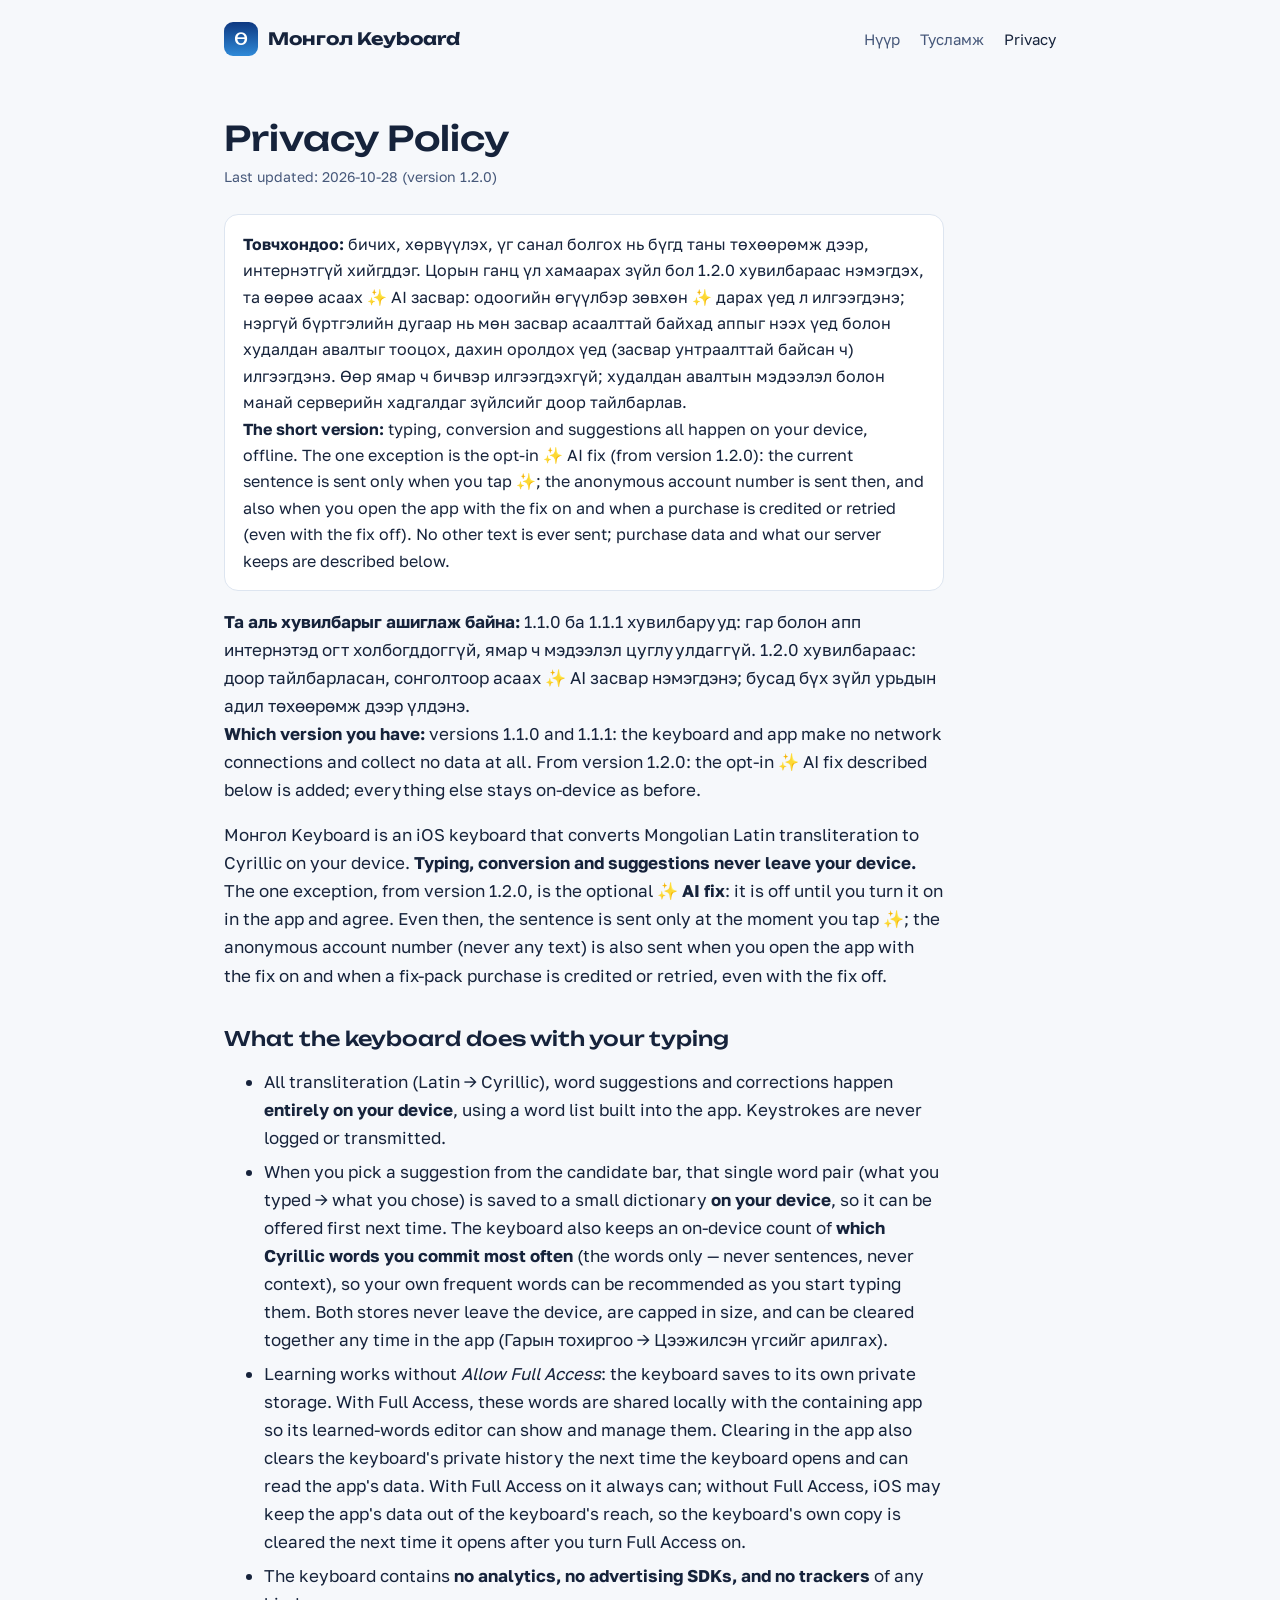
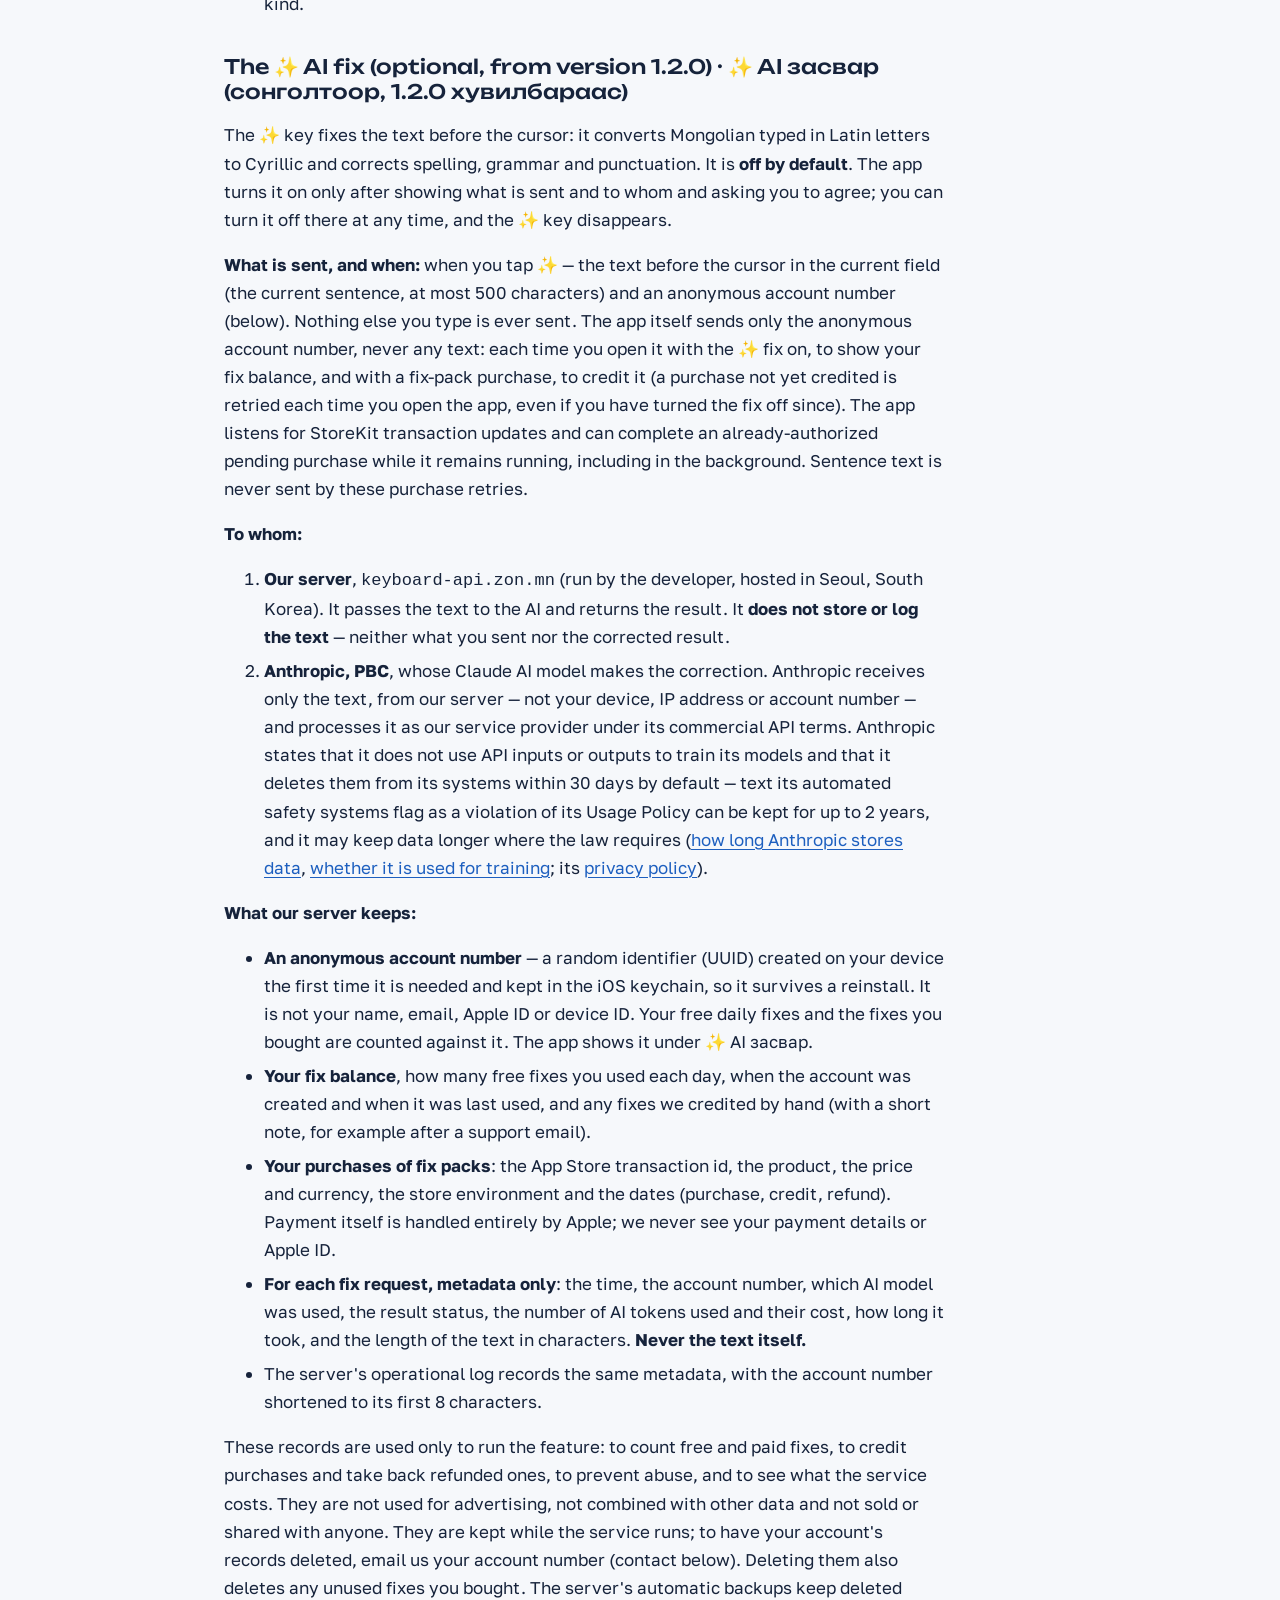
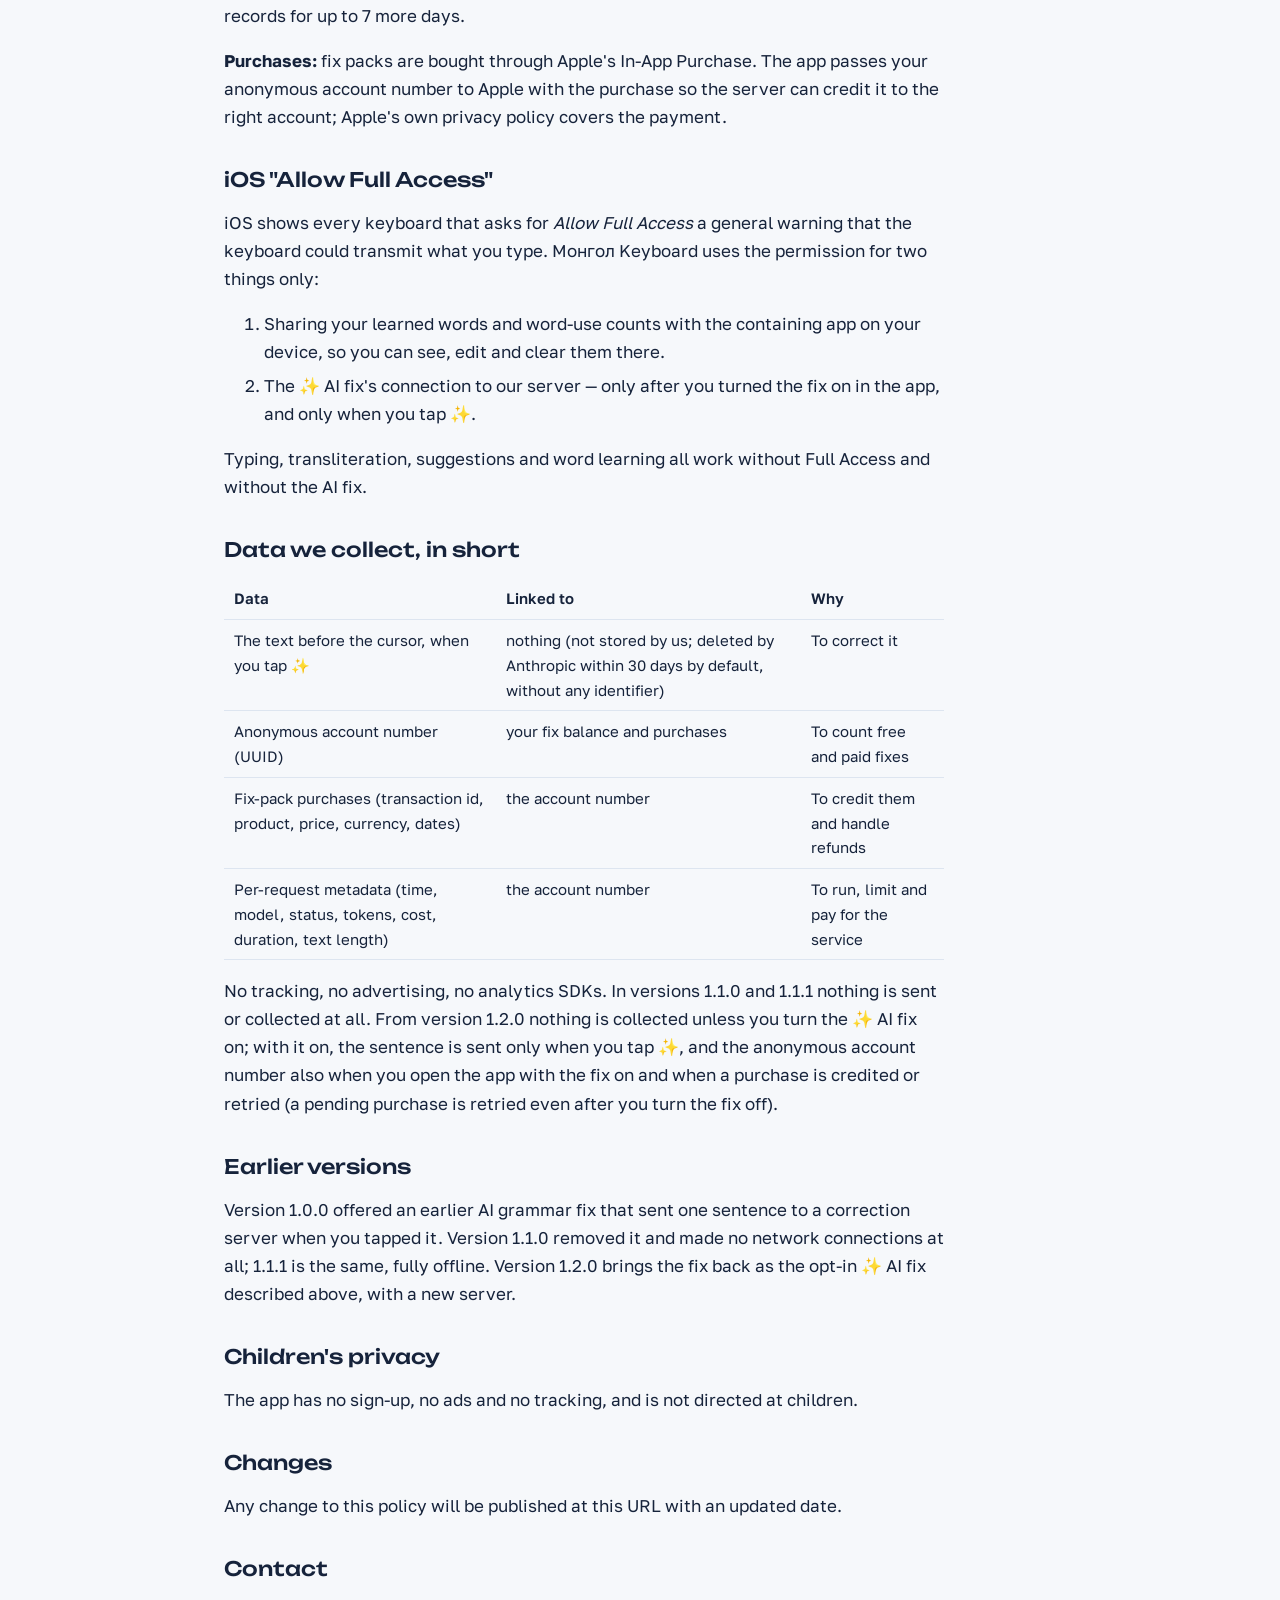
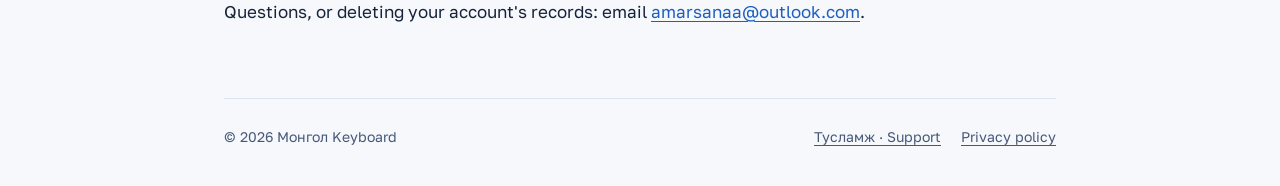
==== commit e60653f7: "privacy: exact 1.1.0/1.1.1 range, no stale "current version", purchase data named Reviews of ea2548f" ====
--- a/privacy/index.html
+++ b/privacy/index.html
@@ -4,7 +4,7 @@
   <meta charset="utf-8">
   <meta name="viewport" content="width=device-width, initial-scale=1">
   <title>Privacy Policy — Монгол Keyboard</title>
-  <meta name="description" content="Privacy policy for the Монгол Keyboard iOS app: typing, conversion and suggestions stay on-device and offline. Versions up to 1.1.1 make no network connections at all. From version 1.2.0 the opt-in ✨ AI fix sends the current sentence when you tap it, plus an anonymous account number (also when the app shows your balance or credits a purchase); sentence text is never stored or logged by us.">
+  <meta name="description" content="Privacy policy for the Монгол Keyboard iOS app: typing, conversion and suggestions stay on-device and offline. Versions 1.1.0 and 1.1.1 make no network connections at all. From version 1.2.0 the opt-in ✨ AI fix sends the current sentence when you tap it, plus an anonymous account number (also when the app shows your balance, or credits or retries a purchase, even with the fix off); sentence text is never stored or logged by us.">
   <meta name="color-scheme" content="light dark">
   <link rel="preconnect" href="https://fonts.googleapis.com">
   <link rel="preconnect" href="https://fonts.gstatic.com" crossorigin>
@@ -29,13 +29,13 @@
       <p class="updated">Last updated: 2026-10-28 (version 1.2.0)</p>
 
       <p class="lede">
-        <span lang="mn"><b>Товчхондоо:</b> бичих, хөрвүүлэх, үг санал болгох нь бүгд таны төхөөрөмж дээр, интернэтгүй хийгддэг. Цорын ганц үл хамаарах зүйл бол 1.2.0 хувилбараас нэмэгдэх, та өөрөө асаах ✨ AI засвар: одоогийн өгүүлбэр зөвхөн ✨ дарах үед л илгээгдэнэ; нэргүй бүртгэлийн дугаар нь мөн засвар асаалттай байхад аппыг нээх үед болон худалдан авалтыг тооцох, дахин оролдох үед (засвар унтраалттай байсан ч) илгээгдэнэ. Өөр юу ч илгээгдэхгүй.</span><br>
-        <b>The short version:</b> typing, conversion and suggestions all happen on your device, offline. The one exception is the opt-in ✨ AI fix (from version 1.2.0): the current sentence is sent only when you tap ✨; the anonymous account number is sent then, and also when you open the app with the fix on and when a purchase is credited or retried (even with the fix off). Nothing else is ever sent.
+        <span lang="mn"><b>Товчхондоо:</b> бичих, хөрвүүлэх, үг санал болгох нь бүгд таны төхөөрөмж дээр, интернэтгүй хийгддэг. Цорын ганц үл хамаарах зүйл бол 1.2.0 хувилбараас нэмэгдэх, та өөрөө асаах ✨ AI засвар: одоогийн өгүүлбэр зөвхөн ✨ дарах үед л илгээгдэнэ; нэргүй бүртгэлийн дугаар нь мөн засвар асаалттай байхад аппыг нээх үед болон худалдан авалтыг тооцох, дахин оролдох үед (засвар унтраалттай байсан ч) илгээгдэнэ. Өөр ямар ч бичвэр илгээгдэхгүй; худалдан авалтын мэдээлэл болон манай серверийн хадгалдаг зүйлсийг доор тайлбарлав.</span><br>
+        <b>The short version:</b> typing, conversion and suggestions all happen on your device, offline. The one exception is the opt-in ✨ AI fix (from version 1.2.0): the current sentence is sent only when you tap ✨; the anonymous account number is sent then, and also when you open the app with the fix on and when a purchase is credited or retried (even with the fix off). No other text is ever sent; purchase data and what our server keeps are described below.
       </p>
 
       <p>
-        <span lang="mn"><b>Та аль хувилбарыг ашиглаж байна:</b> 1.1.1 хүртэлх хувилбарууд (одоогийн App Store хувилбар): гар болон апп интернэтэд огт холбогддоггүй, ямар ч мэдээлэл цуглуулдаггүй. 1.2.0 хувилбараас: доор тайлбарласан, сонголтоор асаах ✨ AI засвар нэмэгдэнэ; бусад бүх зүйл урьдын адил төхөөрөмж дээр үлдэнэ.</span><br>
-        <b>Which version you have:</b> versions up to 1.1.1 (the current App Store version): the keyboard and app make no network connections and collect no data at all. From version 1.2.0: the opt-in ✨ AI fix described below is added; everything else stays on-device as before.
+        <span lang="mn"><b>Та аль хувилбарыг ашиглаж байна:</b> 1.1.0 ба 1.1.1 хувилбарууд: гар болон апп интернэтэд огт холбогддоггүй, ямар ч мэдээлэл цуглуулдаггүй. 1.2.0 хувилбараас: доор тайлбарласан, сонголтоор асаах ✨ AI засвар нэмэгдэнэ; бусад бүх зүйл урьдын адил төхөөрөмж дээр үлдэнэ.</span><br>
+        <b>Which version you have:</b> versions 1.1.0 and 1.1.1: the keyboard and app make no network connections and collect no data at all. From version 1.2.0: the opt-in ✨ AI fix described below is added; everything else stays on-device as before.
       </p>
 
       <p>Монгол Keyboard is an iOS keyboard that converts Mongolian Latin transliteration to Cyrillic on your device. <strong>Typing, conversion and suggestions never leave your device.</strong> The one exception, from version 1.2.0, is the optional <strong>✨ AI fix</strong>: it is off until you turn it on in the app and agree. Even then, the sentence is sent only at the moment you tap ✨; the anonymous account number (never any text) is also sent when you open the app with the fix on and when a fix-pack purchase is credited or retried, even with the fix off.</p>
@@ -92,7 +92,7 @@
           <tr><td>Per-request metadata (time, model, status, tokens, cost, duration, text length)</td><td>the account number</td><td>To run, limit and pay for the service</td></tr>
         </tbody>
       </table>
-      <p>No tracking, no advertising, no analytics SDKs. Up to version 1.1.1 nothing is sent or collected at all. From version 1.2.0 nothing is collected unless you turn the ✨ AI fix on; with it on, the sentence is sent only when you tap ✨, and the anonymous account number also when you open the app with the fix on and when a purchase is credited or retried (a pending purchase is retried even after you turn the fix off).</p>
+      <p>No tracking, no advertising, no analytics SDKs. In versions 1.1.0 and 1.1.1 nothing is sent or collected at all. From version 1.2.0 nothing is collected unless you turn the ✨ AI fix on; with it on, the sentence is sent only when you tap ✨, and the anonymous account number also when you open the app with the fix on and when a purchase is credited or retried (a pending purchase is retried even after you turn the fix off).</p>
 
       <h2>Earlier versions</h2>
       <p>Version 1.0.0 offered an earlier AI grammar fix that sent one sentence to a correction server when you tapped it. Version 1.1.0 removed it and made no network connections at all; 1.1.1 is the same, fully offline. Version 1.2.0 brings the fix back as the opt-in ✨ AI fix described above, with a new server.</p>
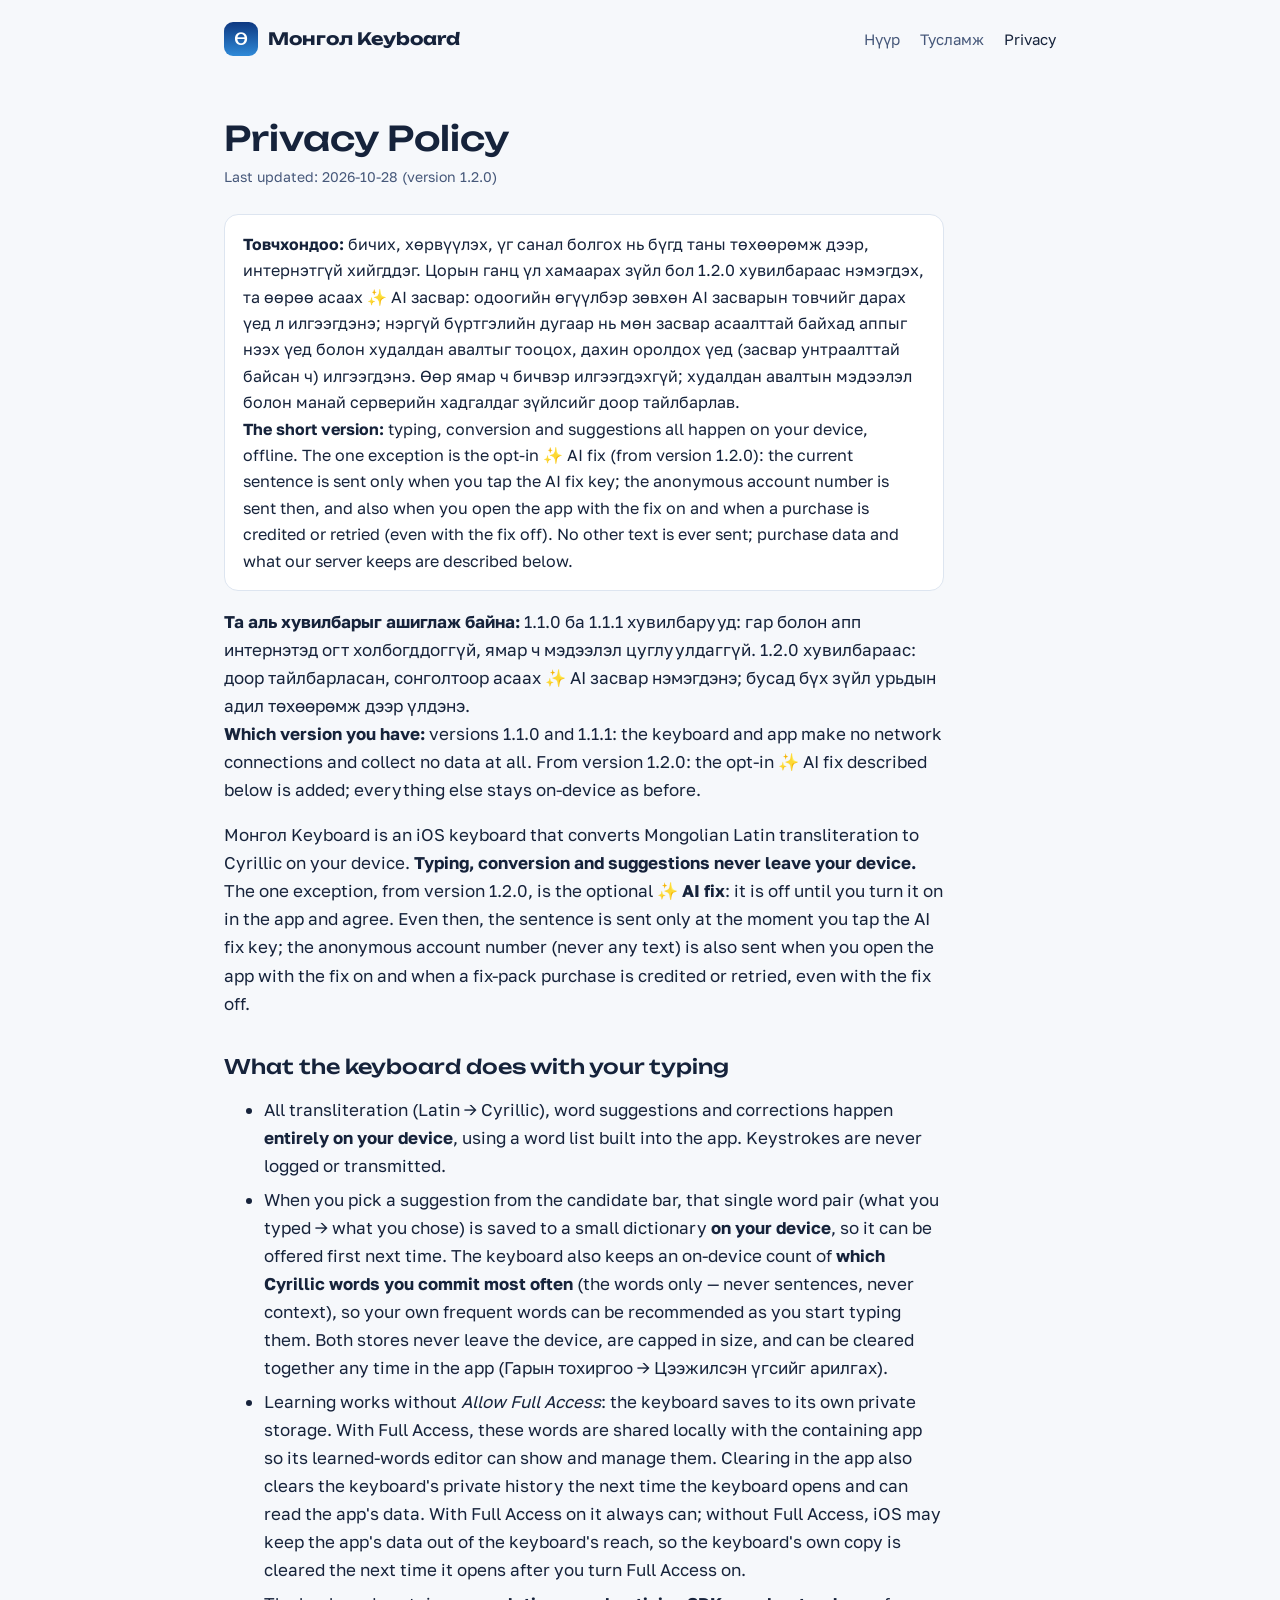
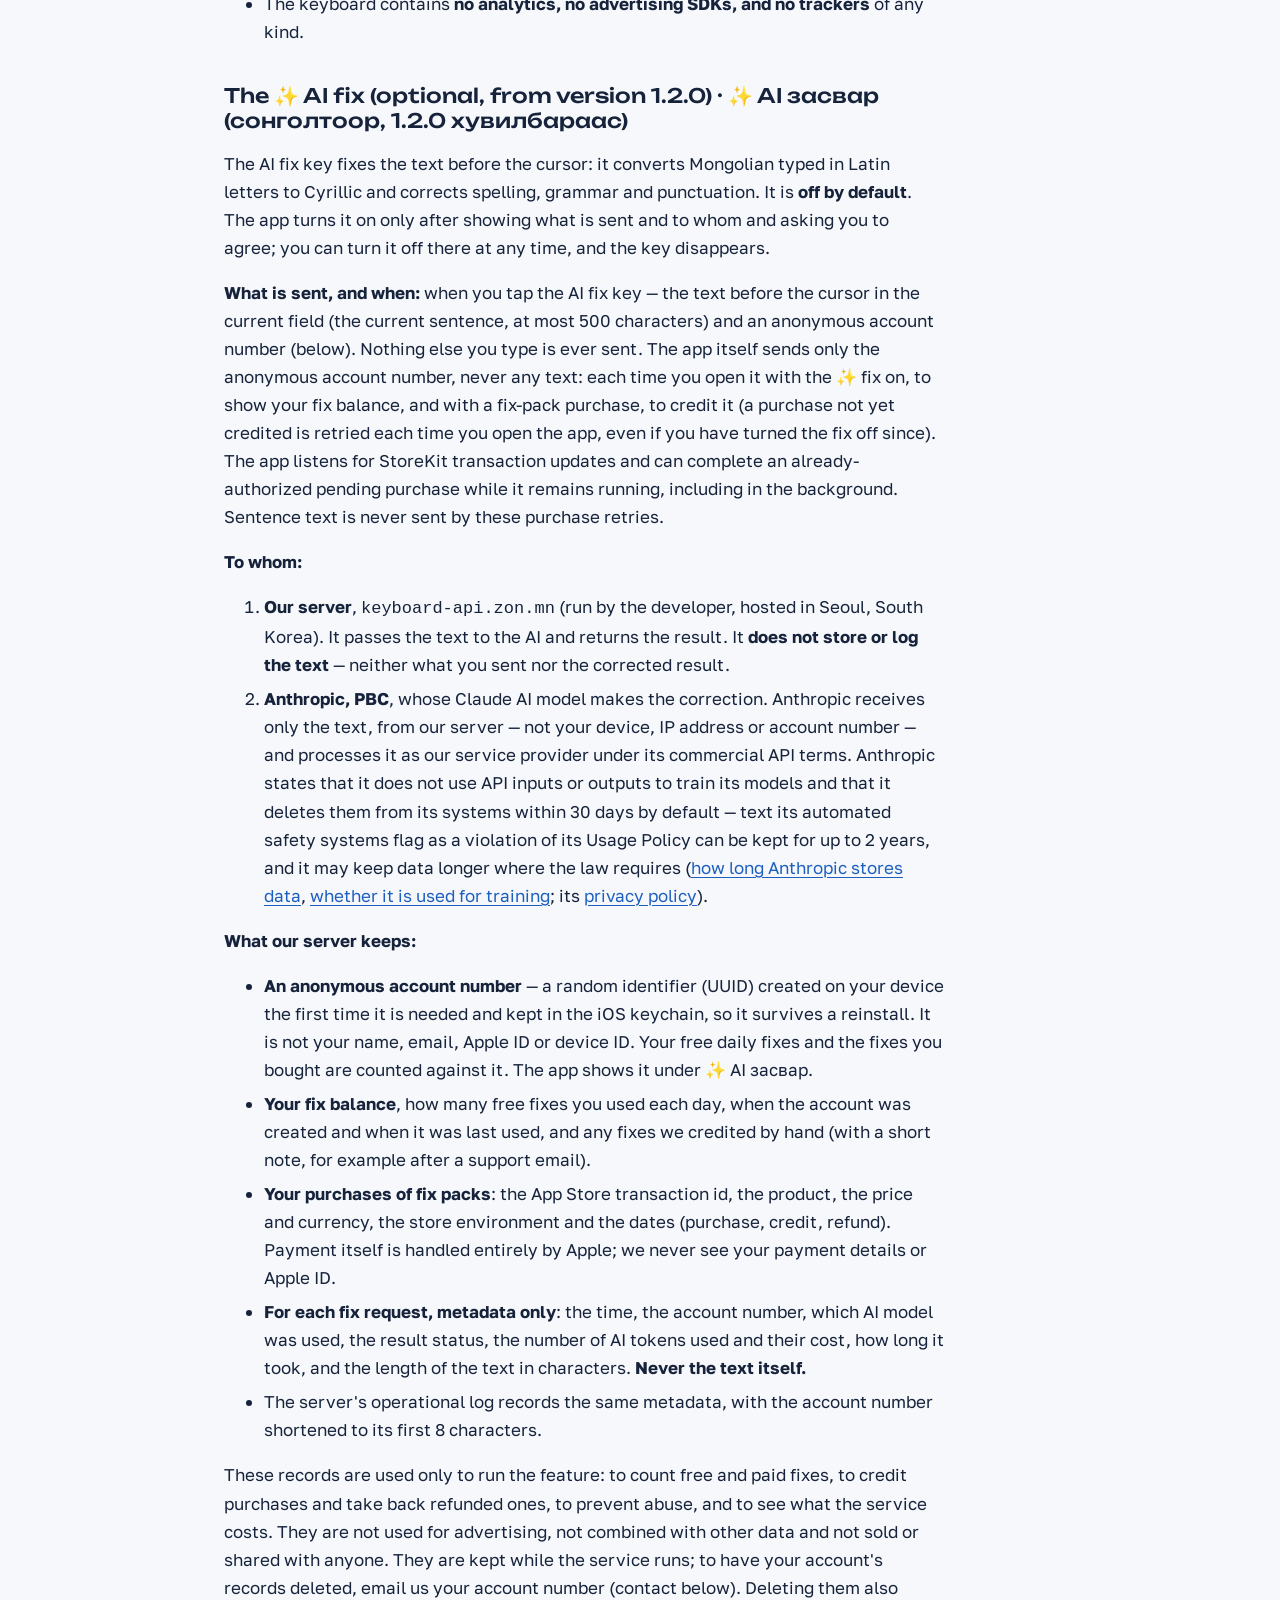
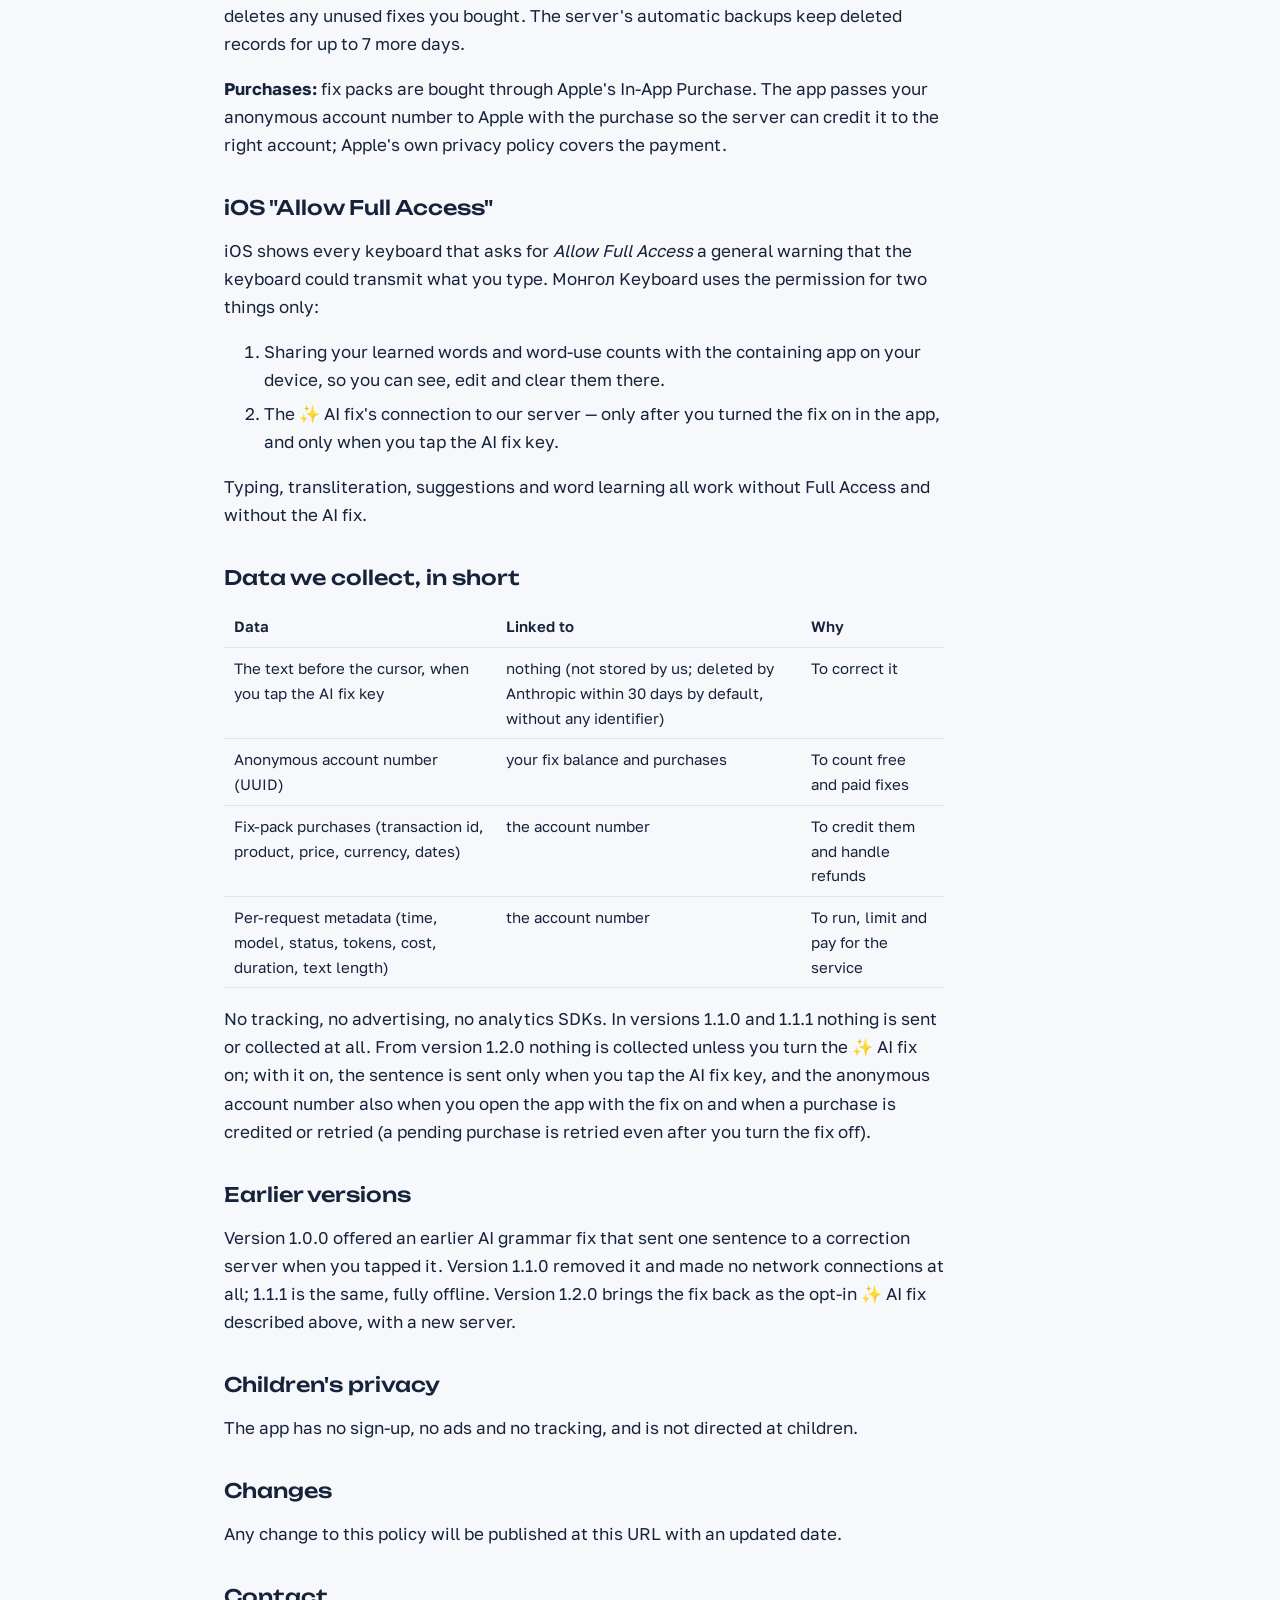
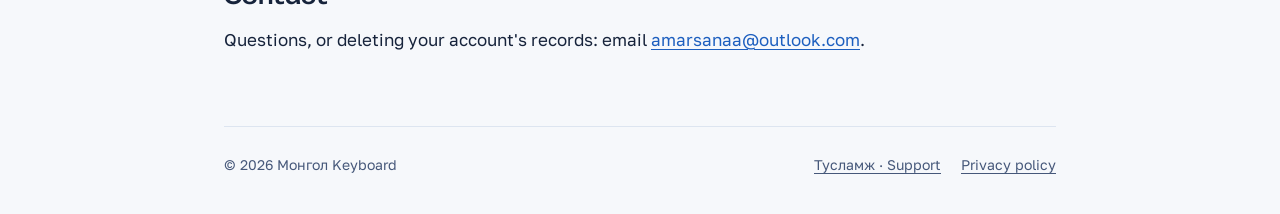
==== commit 7644276d: "privacy: the key is named "the AI fix key", not ✨ Mirrors PRIVACY.md in amaraa87/mongol-keyboard @ 9" ====
--- a/privacy/index.html
+++ b/privacy/index.html
@@ -4,7 +4,7 @@
   <meta charset="utf-8">
   <meta name="viewport" content="width=device-width, initial-scale=1">
   <title>Privacy Policy — Монгол Keyboard</title>
-  <meta name="description" content="Privacy policy for the Монгол Keyboard iOS app: typing, conversion and suggestions stay on-device and offline. Versions 1.1.0 and 1.1.1 make no network connections at all. From version 1.2.0 the opt-in ✨ AI fix sends the current sentence when you tap it, plus an anonymous account number (also when the app shows your balance, or credits or retries a purchase, even with the fix off); sentence text is never stored or logged by us.">
+  <meta name="description" content="Privacy policy for the Монгол Keyboard iOS app: typing, conversion and suggestions stay on-device and offline. Versions 1.1.0 and 1.1.1 make no network connections at all. From version 1.2.0 the opt-in ✨ AI fix sends the current sentence when you tap it, plus an anonymous account number (also when you open the app with the fix on to show your balance, and when a purchase is credited or retried, even with the fix off); sentence text is never stored or logged by us.">
   <meta name="color-scheme" content="light dark">
   <link rel="preconnect" href="https://fonts.googleapis.com">
   <link rel="preconnect" href="https://fonts.gstatic.com" crossorigin>
@@ -29,8 +29,8 @@
       <p class="updated">Last updated: 2026-10-28 (version 1.2.0)</p>
 
       <p class="lede">
-        <span lang="mn"><b>Товчхондоо:</b> бичих, хөрвүүлэх, үг санал болгох нь бүгд таны төхөөрөмж дээр, интернэтгүй хийгддэг. Цорын ганц үл хамаарах зүйл бол 1.2.0 хувилбараас нэмэгдэх, та өөрөө асаах ✨ AI засвар: одоогийн өгүүлбэр зөвхөн ✨ дарах үед л илгээгдэнэ; нэргүй бүртгэлийн дугаар нь мөн засвар асаалттай байхад аппыг нээх үед болон худалдан авалтыг тооцох, дахин оролдох үед (засвар унтраалттай байсан ч) илгээгдэнэ. Өөр ямар ч бичвэр илгээгдэхгүй; худалдан авалтын мэдээлэл болон манай серверийн хадгалдаг зүйлсийг доор тайлбарлав.</span><br>
-        <b>The short version:</b> typing, conversion and suggestions all happen on your device, offline. The one exception is the opt-in ✨ AI fix (from version 1.2.0): the current sentence is sent only when you tap ✨; the anonymous account number is sent then, and also when you open the app with the fix on and when a purchase is credited or retried (even with the fix off). No other text is ever sent; purchase data and what our server keeps are described below.
+        <span lang="mn"><b>Товчхондоо:</b> бичих, хөрвүүлэх, үг санал болгох нь бүгд таны төхөөрөмж дээр, интернэтгүй хийгддэг. Цорын ганц үл хамаарах зүйл бол 1.2.0 хувилбараас нэмэгдэх, та өөрөө асаах ✨ AI засвар: одоогийн өгүүлбэр зөвхөн AI засварын товчийг дарах үед л илгээгдэнэ; нэргүй бүртгэлийн дугаар нь мөн засвар асаалттай байхад аппыг нээх үед болон худалдан авалтыг тооцох, дахин оролдох үед (засвар унтраалттай байсан ч) илгээгдэнэ. Өөр ямар ч бичвэр илгээгдэхгүй; худалдан авалтын мэдээлэл болон манай серверийн хадгалдаг зүйлсийг доор тайлбарлав.</span><br>
+        <b>The short version:</b> typing, conversion and suggestions all happen on your device, offline. The one exception is the opt-in ✨ AI fix (from version 1.2.0): the current sentence is sent only when you tap the AI fix key; the anonymous account number is sent then, and also when you open the app with the fix on and when a purchase is credited or retried (even with the fix off). No other text is ever sent; purchase data and what our server keeps are described below.
       </p>
 
       <p>
@@ -38,7 +38,7 @@
         <b>Which version you have:</b> versions 1.1.0 and 1.1.1: the keyboard and app make no network connections and collect no data at all. From version 1.2.0: the opt-in ✨ AI fix described below is added; everything else stays on-device as before.
       </p>
 
-      <p>Монгол Keyboard is an iOS keyboard that converts Mongolian Latin transliteration to Cyrillic on your device. <strong>Typing, conversion and suggestions never leave your device.</strong> The one exception, from version 1.2.0, is the optional <strong>✨ AI fix</strong>: it is off until you turn it on in the app and agree. Even then, the sentence is sent only at the moment you tap ✨; the anonymous account number (never any text) is also sent when you open the app with the fix on and when a fix-pack purchase is credited or retried, even with the fix off.</p>
+      <p>Монгол Keyboard is an iOS keyboard that converts Mongolian Latin transliteration to Cyrillic on your device. <strong>Typing, conversion and suggestions never leave your device.</strong> The one exception, from version 1.2.0, is the optional <strong>✨ AI fix</strong>: it is off until you turn it on in the app and agree. Even then, the sentence is sent only at the moment you tap the AI fix key; the anonymous account number (never any text) is also sent when you open the app with the fix on and when a fix-pack purchase is credited or retried, even with the fix off.</p>
 
       <h2>What the keyboard does with your typing</h2>
       <ul>
@@ -49,9 +49,9 @@
       </ul>
 
       <h2>The ✨ AI fix (optional, from version 1.2.0) <span lang="mn">· ✨ AI засвар (сонголтоор, 1.2.0 хувилбараас)</span></h2>
-      <p>The ✨ key fixes the text before the cursor: it converts Mongolian typed in Latin letters to Cyrillic and corrects spelling, grammar and punctuation. It is <strong>off by default</strong>. The app turns it on only after showing what is sent and to whom and asking you to agree; you can turn it off there at any time, and the ✨ key disappears.</p>
+      <p>The AI fix key fixes the text before the cursor: it converts Mongolian typed in Latin letters to Cyrillic and corrects spelling, grammar and punctuation. It is <strong>off by default</strong>. The app turns it on only after showing what is sent and to whom and asking you to agree; you can turn it off there at any time, and the key disappears.</p>
 
-      <p><strong>What is sent, and when:</strong> when you tap ✨ — the text before the cursor in the current field (the current sentence, at most 500 characters) and an anonymous account number (below). Nothing else you type is ever sent. The app itself sends only the anonymous account number, never any text: each time you open it with the ✨ fix on, to show your fix balance, and with a fix-pack purchase, to credit it (a purchase not yet credited is retried each time you open the app, even if you have turned the fix off since). The app listens for StoreKit transaction updates and can complete an already-authorized pending purchase while it remains running, including in the background. Sentence text is never sent by these purchase retries.</p>
+      <p><strong>What is sent, and when:</strong> when you tap the AI fix key — the text before the cursor in the current field (the current sentence, at most 500 characters) and an anonymous account number (below). Nothing else you type is ever sent. The app itself sends only the anonymous account number, never any text: each time you open it with the ✨ fix on, to show your fix balance, and with a fix-pack purchase, to credit it (a purchase not yet credited is retried each time you open the app, even if you have turned the fix off since). The app listens for StoreKit transaction updates and can complete an already-authorized pending purchase while it remains running, including in the background. Sentence text is never sent by these purchase retries.</p>
 
       <p><strong>To whom:</strong></p>
       <ol>
@@ -76,7 +76,7 @@
       <p>iOS shows every keyboard that asks for <em>Allow Full Access</em> a general warning that the keyboard could transmit what you type. Монгол Keyboard uses the permission for two things only:</p>
       <ol>
         <li>Sharing your learned words and word-use counts with the containing app on your device, so you can see, edit and clear them there.</li>
-        <li>The ✨ AI fix's connection to our server — only after you turned the fix on in the app, and only when you tap ✨.</li>
+        <li>The ✨ AI fix's connection to our server — only after you turned the fix on in the app, and only when you tap the AI fix key.</li>
       </ol>
       <p>Typing, transliteration, suggestions and word learning all work without Full Access and without the AI fix.</p>
 
@@ -86,13 +86,13 @@
           <tr><th>Data</th><th>Linked to</th><th>Why</th></tr>
         </thead>
         <tbody>
-          <tr><td>The text before the cursor, when you tap ✨</td><td>nothing (not stored by us; deleted by Anthropic within 30 days by default, without any identifier)</td><td>To correct it</td></tr>
+          <tr><td>The text before the cursor, when you tap the AI fix key</td><td>nothing (not stored by us; deleted by Anthropic within 30 days by default, without any identifier)</td><td>To correct it</td></tr>
           <tr><td>Anonymous account number (UUID)</td><td>your fix balance and purchases</td><td>To count free and paid fixes</td></tr>
           <tr><td>Fix-pack purchases (transaction id, product, price, currency, dates)</td><td>the account number</td><td>To credit them and handle refunds</td></tr>
           <tr><td>Per-request metadata (time, model, status, tokens, cost, duration, text length)</td><td>the account number</td><td>To run, limit and pay for the service</td></tr>
         </tbody>
       </table>
-      <p>No tracking, no advertising, no analytics SDKs. In versions 1.1.0 and 1.1.1 nothing is sent or collected at all. From version 1.2.0 nothing is collected unless you turn the ✨ AI fix on; with it on, the sentence is sent only when you tap ✨, and the anonymous account number also when you open the app with the fix on and when a purchase is credited or retried (a pending purchase is retried even after you turn the fix off).</p>
+      <p>No tracking, no advertising, no analytics SDKs. In versions 1.1.0 and 1.1.1 nothing is sent or collected at all. From version 1.2.0 nothing is collected unless you turn the ✨ AI fix on; with it on, the sentence is sent only when you tap the AI fix key, and the anonymous account number also when you open the app with the fix on and when a purchase is credited or retried (a pending purchase is retried even after you turn the fix off).</p>
 
       <h2>Earlier versions</h2>
       <p>Version 1.0.0 offered an earlier AI grammar fix that sent one sentence to a correction server when you tapped it. Version 1.1.0 removed it and made no network connections at all; 1.1.1 is the same, fully offline. Version 1.2.0 brings the fix back as the opt-in ✨ AI fix described above, with a new server.</p>
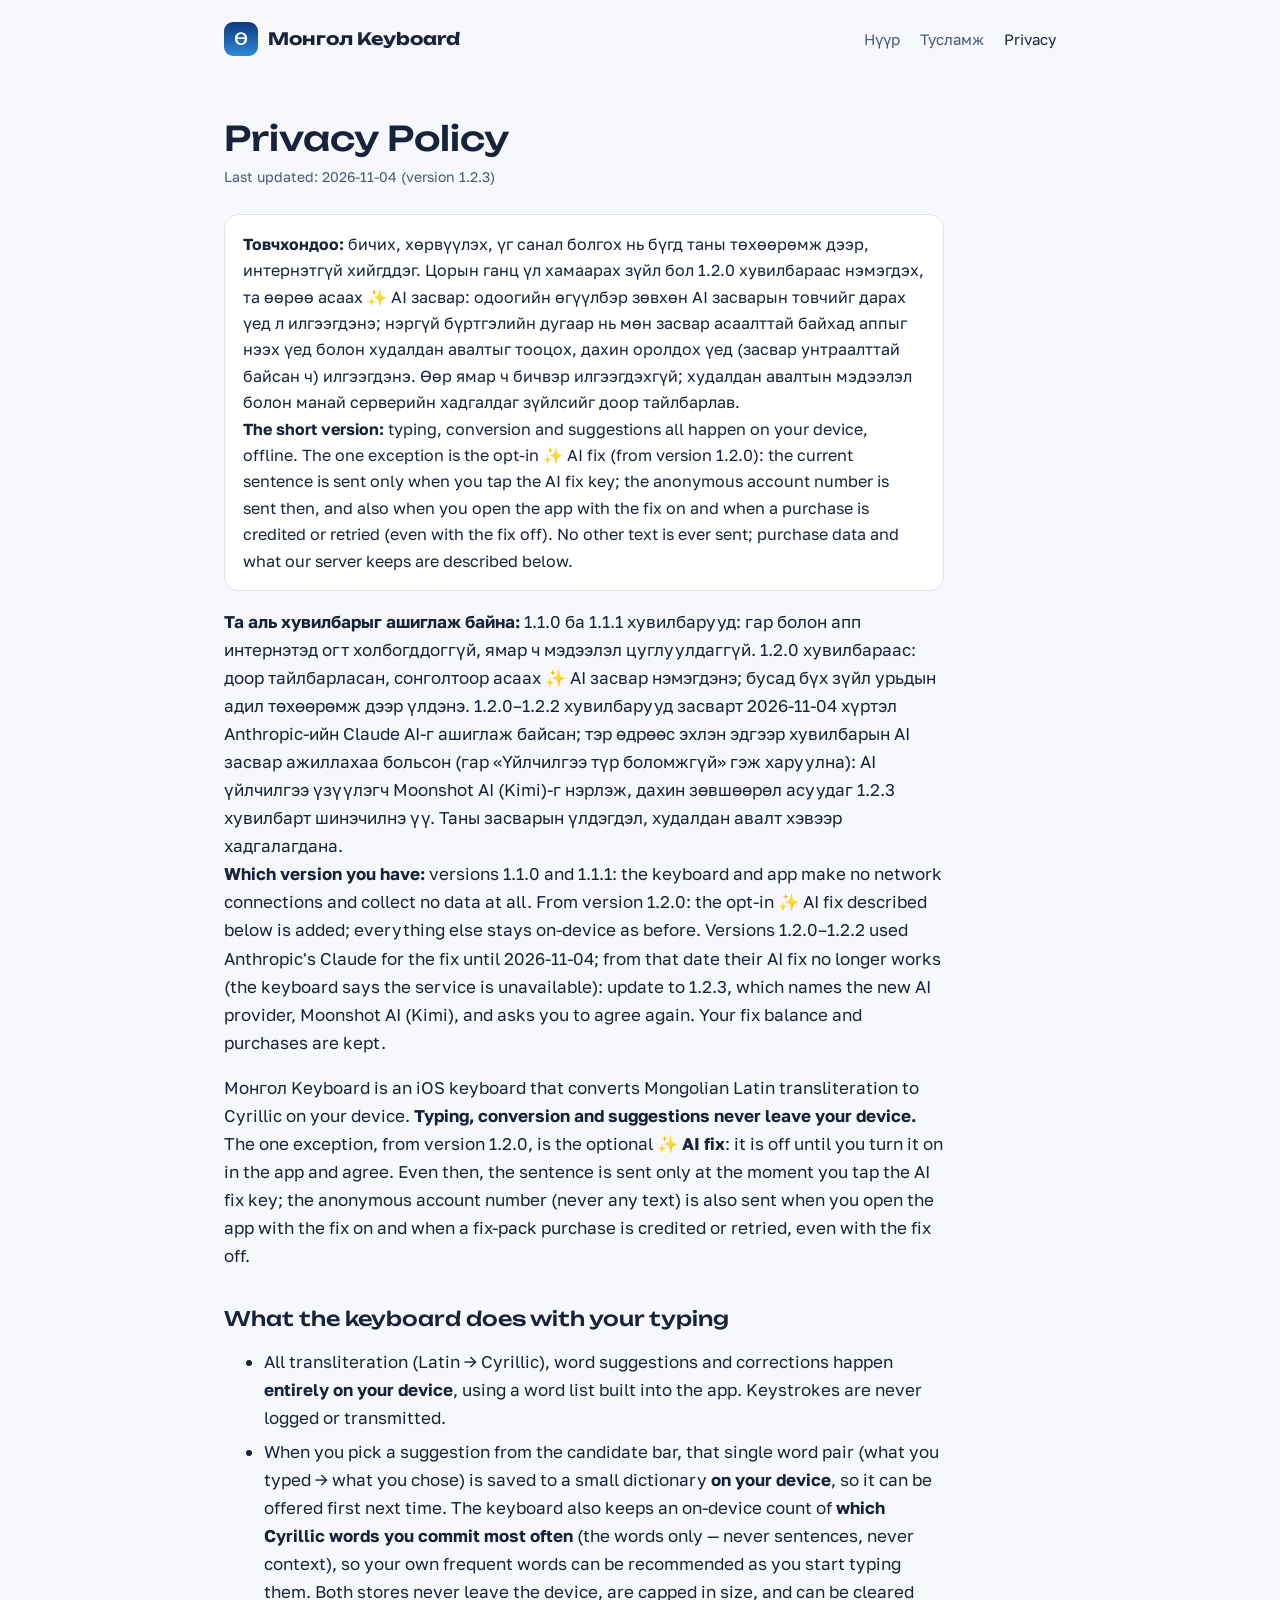
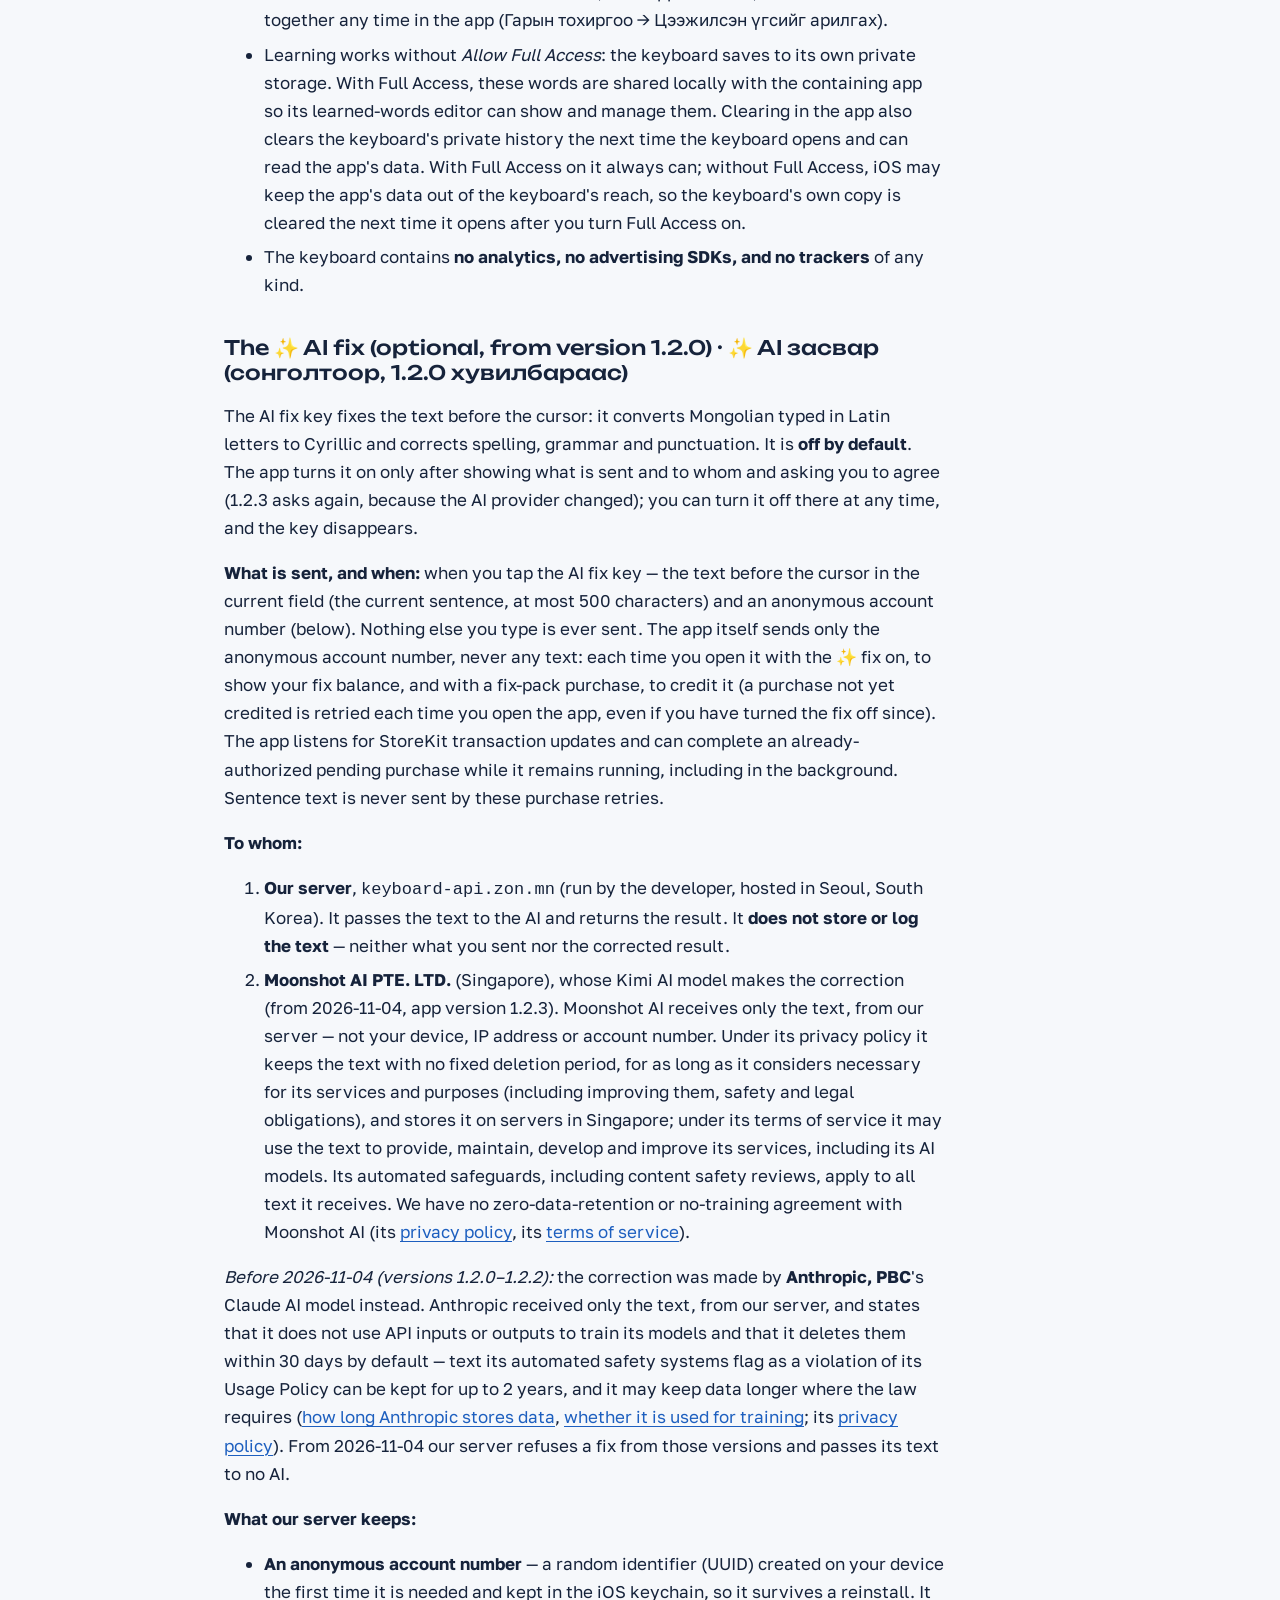
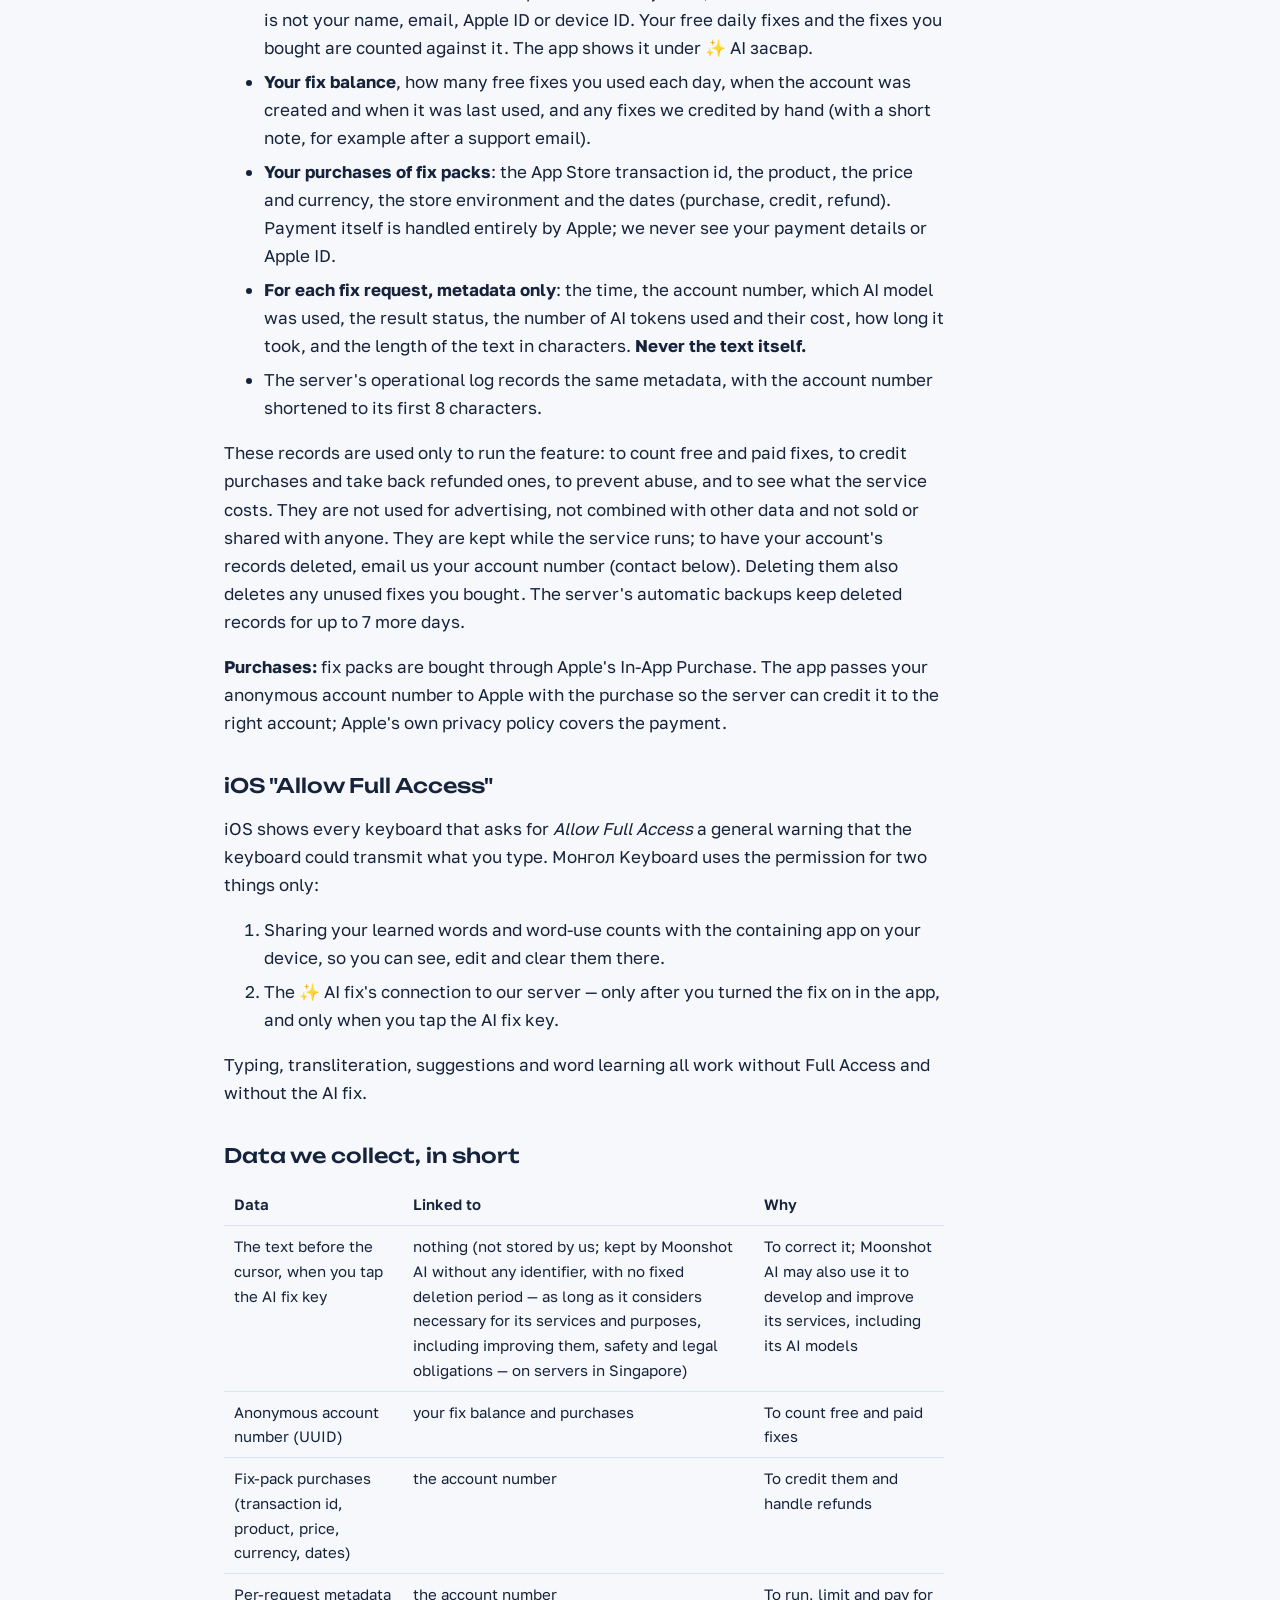
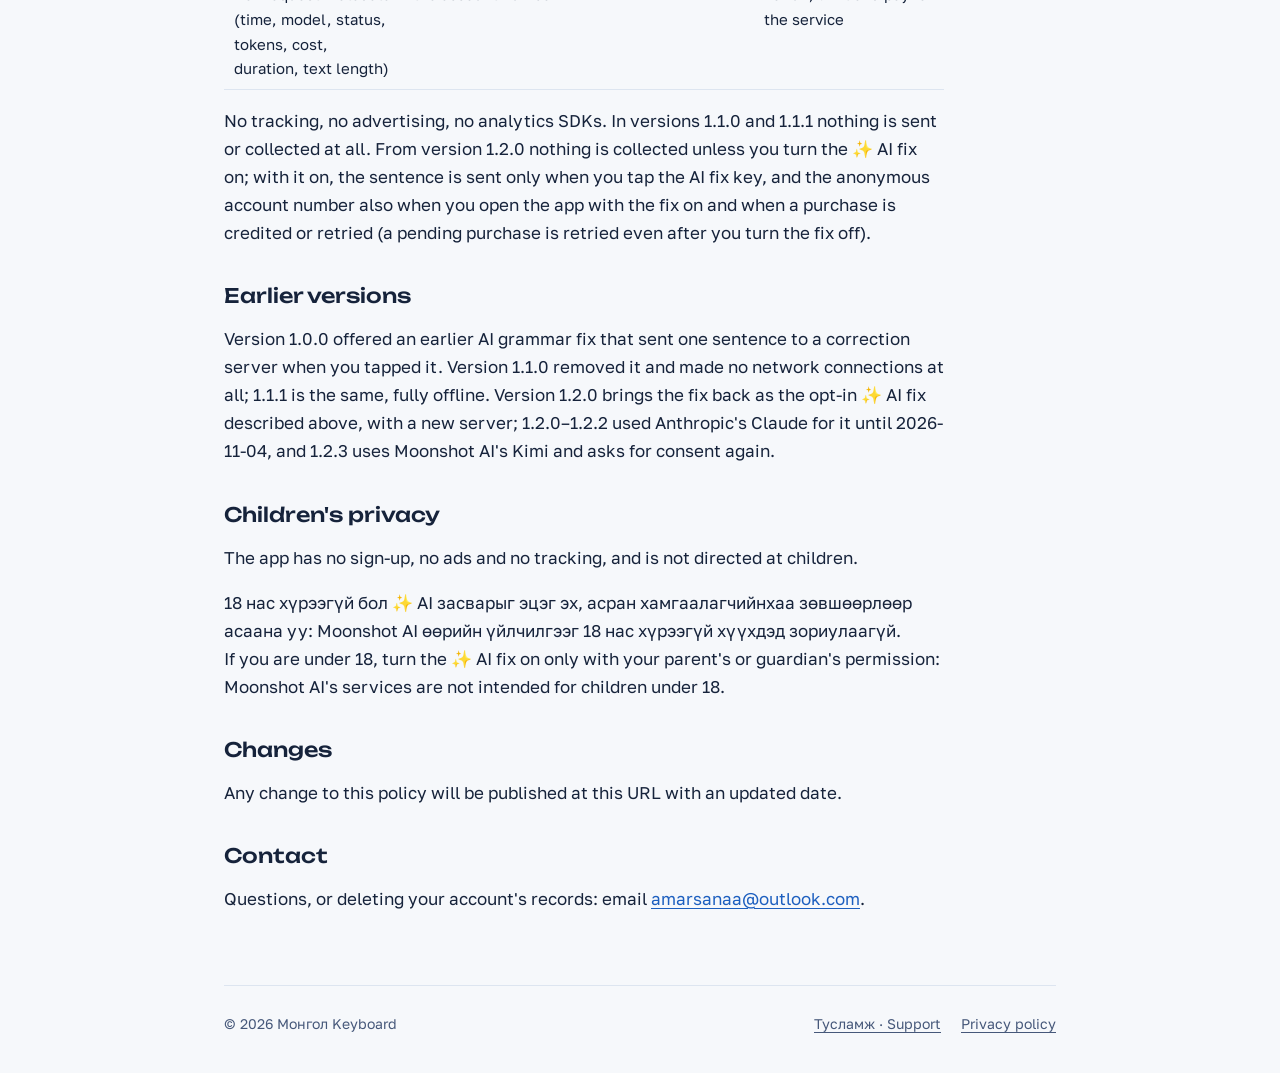
==== commit 4e5c9bd7: "privacy: the AI fix uses Moonshot AI (Kimi) from 1.2.3, 2026-11-04 Mirrors PRIVACY.md in amaraa87/mo" ====
--- a/privacy/index.html
+++ b/privacy/index.html
@@ -26,7 +26,7 @@
 
     <main class="doc">
       <h1>Privacy Policy</h1>
-      <p class="updated">Last updated: 2026-10-28 (version 1.2.0)</p>
+      <p class="updated">Last updated: 2026-11-04 (version 1.2.3)</p>
 
       <p class="lede">
         <span lang="mn"><b>Товчхондоо:</b> бичих, хөрвүүлэх, үг санал болгох нь бүгд таны төхөөрөмж дээр, интернэтгүй хийгддэг. Цорын ганц үл хамаарах зүйл бол 1.2.0 хувилбараас нэмэгдэх, та өөрөө асаах ✨ AI засвар: одоогийн өгүүлбэр зөвхөн AI засварын товчийг дарах үед л илгээгдэнэ; нэргүй бүртгэлийн дугаар нь мөн засвар асаалттай байхад аппыг нээх үед болон худалдан авалтыг тооцох, дахин оролдох үед (засвар унтраалттай байсан ч) илгээгдэнэ. Өөр ямар ч бичвэр илгээгдэхгүй; худалдан авалтын мэдээлэл болон манай серверийн хадгалдаг зүйлсийг доор тайлбарлав.</span><br>
@@ -34,8 +34,8 @@
       </p>
 
       <p>
-        <span lang="mn"><b>Та аль хувилбарыг ашиглаж байна:</b> 1.1.0 ба 1.1.1 хувилбарууд: гар болон апп интернэтэд огт холбогддоггүй, ямар ч мэдээлэл цуглуулдаггүй. 1.2.0 хувилбараас: доор тайлбарласан, сонголтоор асаах ✨ AI засвар нэмэгдэнэ; бусад бүх зүйл урьдын адил төхөөрөмж дээр үлдэнэ.</span><br>
-        <b>Which version you have:</b> versions 1.1.0 and 1.1.1: the keyboard and app make no network connections and collect no data at all. From version 1.2.0: the opt-in ✨ AI fix described below is added; everything else stays on-device as before.
+        <span lang="mn"><b>Та аль хувилбарыг ашиглаж байна:</b> 1.1.0 ба 1.1.1 хувилбарууд: гар болон апп интернэтэд огт холбогддоггүй, ямар ч мэдээлэл цуглуулдаггүй. 1.2.0 хувилбараас: доор тайлбарласан, сонголтоор асаах ✨ AI засвар нэмэгдэнэ; бусад бүх зүйл урьдын адил төхөөрөмж дээр үлдэнэ. 1.2.0–1.2.2 хувилбарууд засварт 2026-11-04 хүртэл Anthropic-ийн Claude AI-г ашиглаж байсан; тэр өдрөөс эхлэн эдгээр хувилбарын AI засвар ажиллахаа больсон (гар «Үйлчилгээ түр боломжгүй» гэж харуулна): AI үйлчилгээ үзүүлэгч Moonshot AI (Kimi)-г нэрлэж, дахин зөвшөөрөл асуудаг 1.2.3 хувилбарт шинэчилнэ үү. Таны засварын үлдэгдэл, худалдан авалт хэвээр хадгалагдана.</span><br>
+        <b>Which version you have:</b> versions 1.1.0 and 1.1.1: the keyboard and app make no network connections and collect no data at all. From version 1.2.0: the opt-in ✨ AI fix described below is added; everything else stays on-device as before. Versions 1.2.0–1.2.2 used Anthropic's Claude for the fix until 2026-11-04; from that date their AI fix no longer works (the keyboard says the service is unavailable): update to 1.2.3, which names the new AI provider, Moonshot AI (Kimi), and asks you to agree again. Your fix balance and purchases are kept.
       </p>
 
       <p>Монгол Keyboard is an iOS keyboard that converts Mongolian Latin transliteration to Cyrillic on your device. <strong>Typing, conversion and suggestions never leave your device.</strong> The one exception, from version 1.2.0, is the optional <strong>✨ AI fix</strong>: it is off until you turn it on in the app and agree. Even then, the sentence is sent only at the moment you tap the AI fix key; the anonymous account number (never any text) is also sent when you open the app with the fix on and when a fix-pack purchase is credited or retried, even with the fix off.</p>
@@ -49,15 +49,17 @@
       </ul>
 
       <h2>The ✨ AI fix (optional, from version 1.2.0) <span lang="mn">· ✨ AI засвар (сонголтоор, 1.2.0 хувилбараас)</span></h2>
-      <p>The AI fix key fixes the text before the cursor: it converts Mongolian typed in Latin letters to Cyrillic and corrects spelling, grammar and punctuation. It is <strong>off by default</strong>. The app turns it on only after showing what is sent and to whom and asking you to agree; you can turn it off there at any time, and the key disappears.</p>
+      <p>The AI fix key fixes the text before the cursor: it converts Mongolian typed in Latin letters to Cyrillic and corrects spelling, grammar and punctuation. It is <strong>off by default</strong>. The app turns it on only after showing what is sent and to whom and asking you to agree (1.2.3 asks again, because the AI provider changed); you can turn it off there at any time, and the key disappears.</p>
 
       <p><strong>What is sent, and when:</strong> when you tap the AI fix key — the text before the cursor in the current field (the current sentence, at most 500 characters) and an anonymous account number (below). Nothing else you type is ever sent. The app itself sends only the anonymous account number, never any text: each time you open it with the ✨ fix on, to show your fix balance, and with a fix-pack purchase, to credit it (a purchase not yet credited is retried each time you open the app, even if you have turned the fix off since). The app listens for StoreKit transaction updates and can complete an already-authorized pending purchase while it remains running, including in the background. Sentence text is never sent by these purchase retries.</p>
 
       <p><strong>To whom:</strong></p>
       <ol>
         <li><strong>Our server</strong>, <code>keyboard-api.zon.mn</code> (run by the developer, hosted in Seoul, South Korea). It passes the text to the AI and returns the result. It <strong>does not store or log the text</strong> — neither what you sent nor the corrected result.</li>
-        <li><strong>Anthropic, PBC</strong>, whose Claude AI model makes the correction. Anthropic receives only the text, from our server — not your device, IP address or account number — and processes it as our service provider under its commercial API terms. Anthropic states that it does not use API inputs or outputs to train its models and that it deletes them from its systems within 30 days by default — text its automated safety systems flag as a violation of its Usage Policy can be kept for up to 2 years, and it may keep data longer where the law requires (<a href="https://privacy.claude.com/en/articles/7996866-how-long-do-you-store-my-organization-s-data" rel="noopener">how long Anthropic stores data</a>, <a href="https://privacy.claude.com/en/articles/7996868-is-my-data-used-for-model-training" rel="noopener">whether it is used for training</a>; its <a href="https://www.anthropic.com/legal/privacy" rel="noopener">privacy policy</a>).</li>
+        <li><strong>Moonshot AI PTE. LTD.</strong> (Singapore), whose Kimi AI model makes the correction (from 2026-11-04, app version 1.2.3). Moonshot AI receives only the text, from our server — not your device, IP address or account number. Under its privacy policy it keeps the text with no fixed deletion period, for as long as it considers necessary for its services and purposes (including improving them, safety and legal obligations), and stores it on servers in Singapore; under its terms of service it may use the text to provide, maintain, develop and improve its services, including its AI models. Its automated safeguards, including content safety reviews, apply to all text it receives. We have no zero-data-retention or no-training agreement with Moonshot AI (its <a href="https://platform.kimi.ai/docs/agreement/userprivacy.md" rel="noopener">privacy policy</a>, its <a href="https://platform.kimi.ai/docs/agreement/modeluse.md" rel="noopener">terms of service</a>).</li>
       </ol>
+
+      <p><em>Before 2026-11-04 (versions 1.2.0–1.2.2):</em> the correction was made by <strong>Anthropic, PBC</strong>'s Claude AI model instead. Anthropic received only the text, from our server, and states that it does not use API inputs or outputs to train its models and that it deletes them within 30 days by default — text its automated safety systems flag as a violation of its Usage Policy can be kept for up to 2 years, and it may keep data longer where the law requires (<a href="https://privacy.claude.com/en/articles/7996866-how-long-do-you-store-my-organization-s-data" rel="noopener">how long Anthropic stores data</a>, <a href="https://privacy.claude.com/en/articles/7996868-is-my-data-used-for-model-training" rel="noopener">whether it is used for training</a>; its <a href="https://www.anthropic.com/legal/privacy" rel="noopener">privacy policy</a>). From 2026-11-04 our server refuses a fix from those versions and passes its text to no AI.</p>
 
       <p><strong>What our server keeps:</strong></p>
       <ul>
@@ -86,7 +88,7 @@
           <tr><th>Data</th><th>Linked to</th><th>Why</th></tr>
         </thead>
         <tbody>
-          <tr><td>The text before the cursor, when you tap the AI fix key</td><td>nothing (not stored by us; deleted by Anthropic within 30 days by default, without any identifier)</td><td>To correct it</td></tr>
+          <tr><td>The text before the cursor, when you tap the AI fix key</td><td>nothing (not stored by us; kept by Moonshot AI without any identifier, with no fixed deletion period — as long as it considers necessary for its services and purposes, including improving them, safety and legal obligations — on servers in Singapore)</td><td>To correct it; Moonshot AI may also use it to develop and improve its services, including its AI models</td></tr>
           <tr><td>Anonymous account number (UUID)</td><td>your fix balance and purchases</td><td>To count free and paid fixes</td></tr>
           <tr><td>Fix-pack purchases (transaction id, product, price, currency, dates)</td><td>the account number</td><td>To credit them and handle refunds</td></tr>
           <tr><td>Per-request metadata (time, model, status, tokens, cost, duration, text length)</td><td>the account number</td><td>To run, limit and pay for the service</td></tr>
@@ -95,10 +97,14 @@
       <p>No tracking, no advertising, no analytics SDKs. In versions 1.1.0 and 1.1.1 nothing is sent or collected at all. From version 1.2.0 nothing is collected unless you turn the ✨ AI fix on; with it on, the sentence is sent only when you tap the AI fix key, and the anonymous account number also when you open the app with the fix on and when a purchase is credited or retried (a pending purchase is retried even after you turn the fix off).</p>
 
       <h2>Earlier versions</h2>
-      <p>Version 1.0.0 offered an earlier AI grammar fix that sent one sentence to a correction server when you tapped it. Version 1.1.0 removed it and made no network connections at all; 1.1.1 is the same, fully offline. Version 1.2.0 brings the fix back as the opt-in ✨ AI fix described above, with a new server.</p>
+      <p>Version 1.0.0 offered an earlier AI grammar fix that sent one sentence to a correction server when you tapped it. Version 1.1.0 removed it and made no network connections at all; 1.1.1 is the same, fully offline. Version 1.2.0 brings the fix back as the opt-in ✨ AI fix described above, with a new server; 1.2.0–1.2.2 used Anthropic's Claude for it until 2026-11-04, and 1.2.3 uses Moonshot AI's Kimi and asks for consent again.</p>
 
       <h2>Children's privacy</h2>
       <p>The app has no sign-up, no ads and no tracking, and is not directed at children.</p>
+      <p>
+        <span lang="mn">18 нас хүрээгүй бол ✨ AI засварыг эцэг эх, асран хамгаалагчийнхаа зөвшөөрлөөр асаана уу: Moonshot AI өөрийн үйлчилгээг 18 нас хүрээгүй хүүхдэд зориулаагүй.</span><br>
+        If you are under 18, turn the ✨ AI fix on only with your parent's or guardian's permission: Moonshot AI's services are not intended for children under 18.
+      </p>
 
       <h2>Changes</h2>
       <p>Any change to this policy will be published at this URL with an updated date.</p>
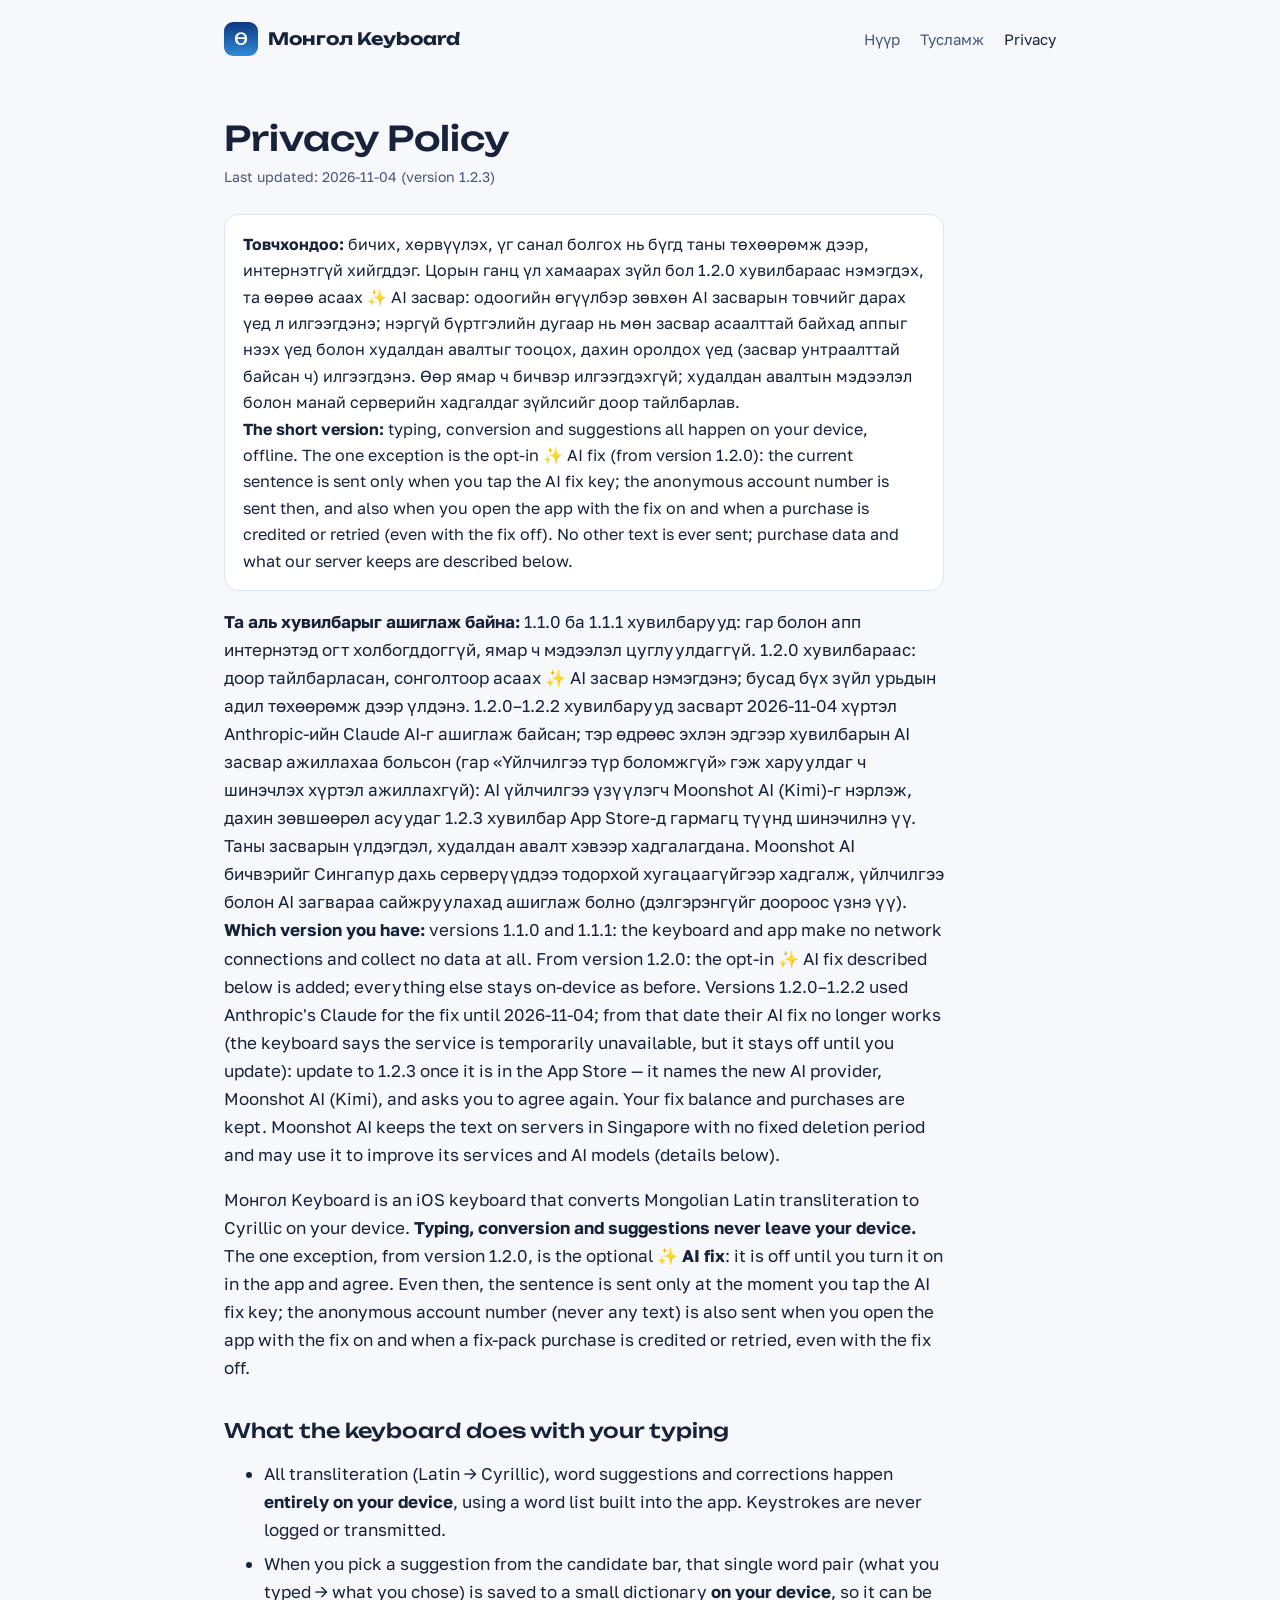
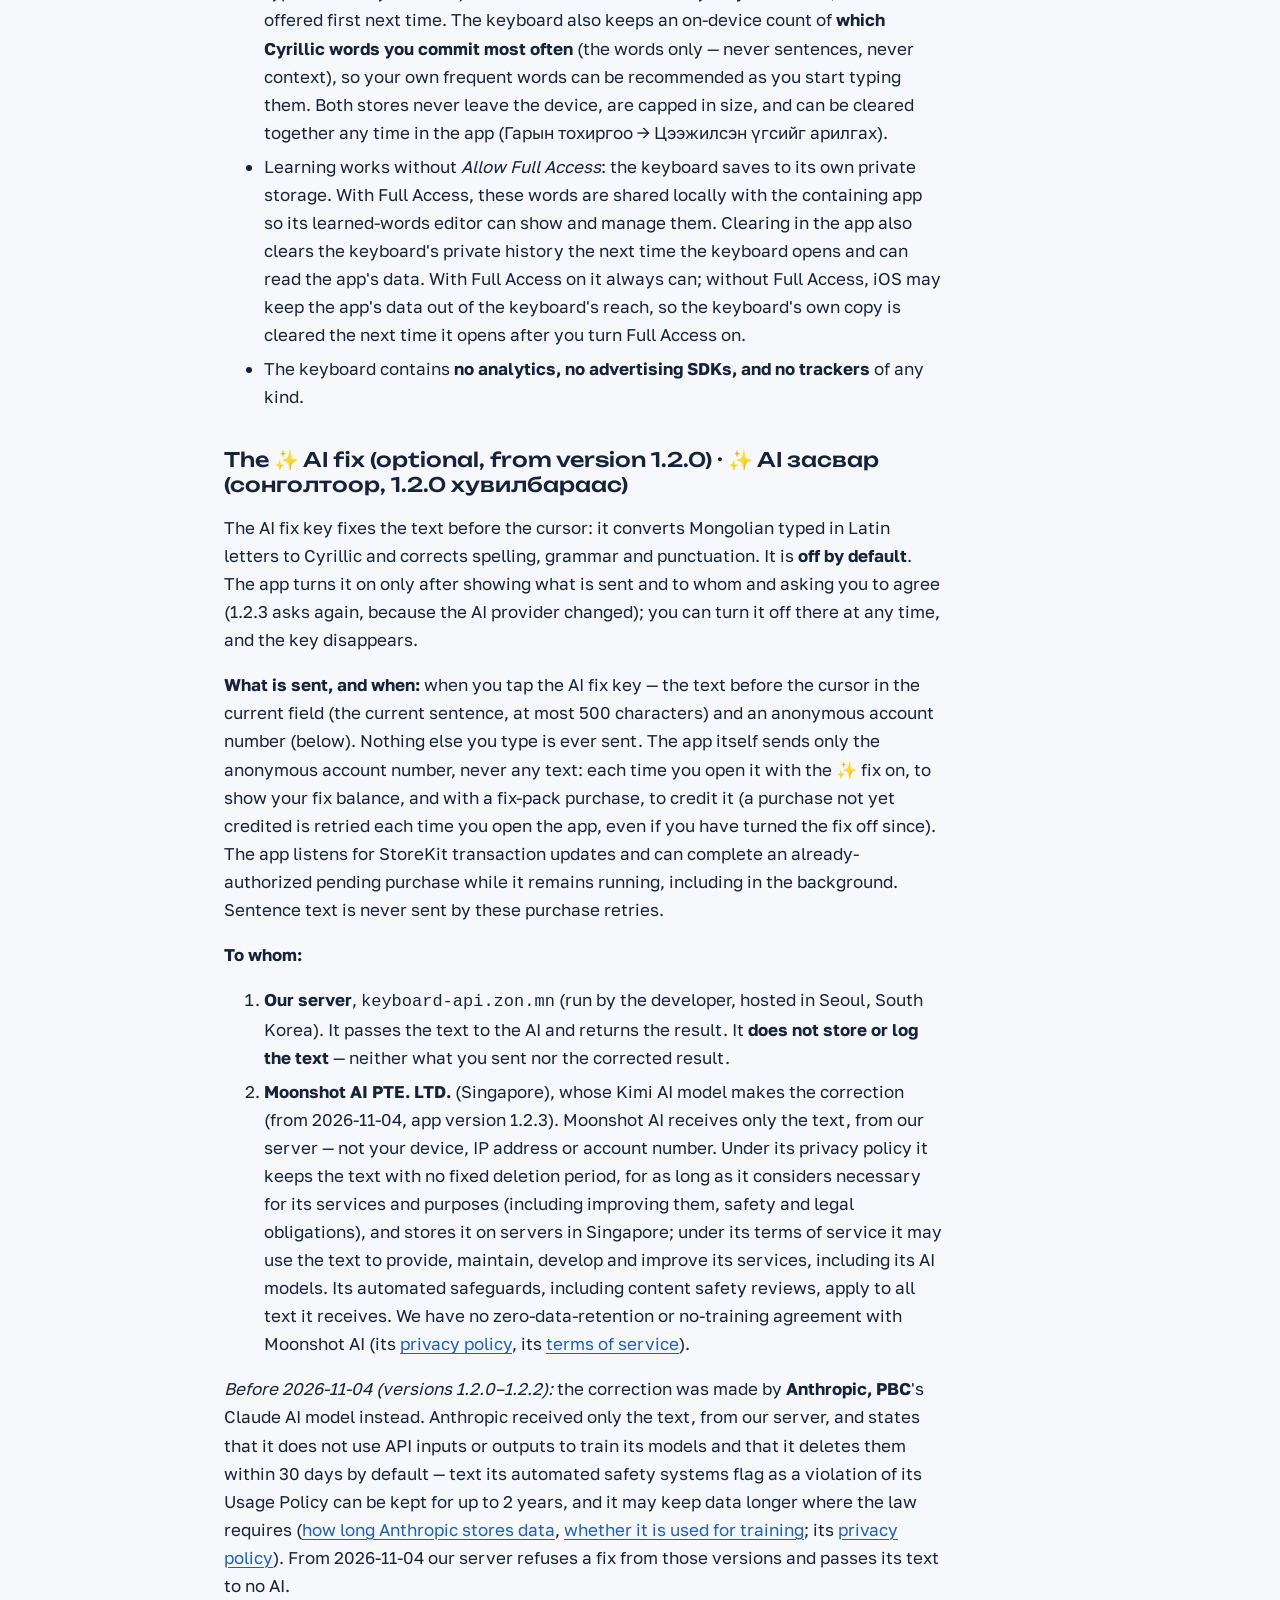
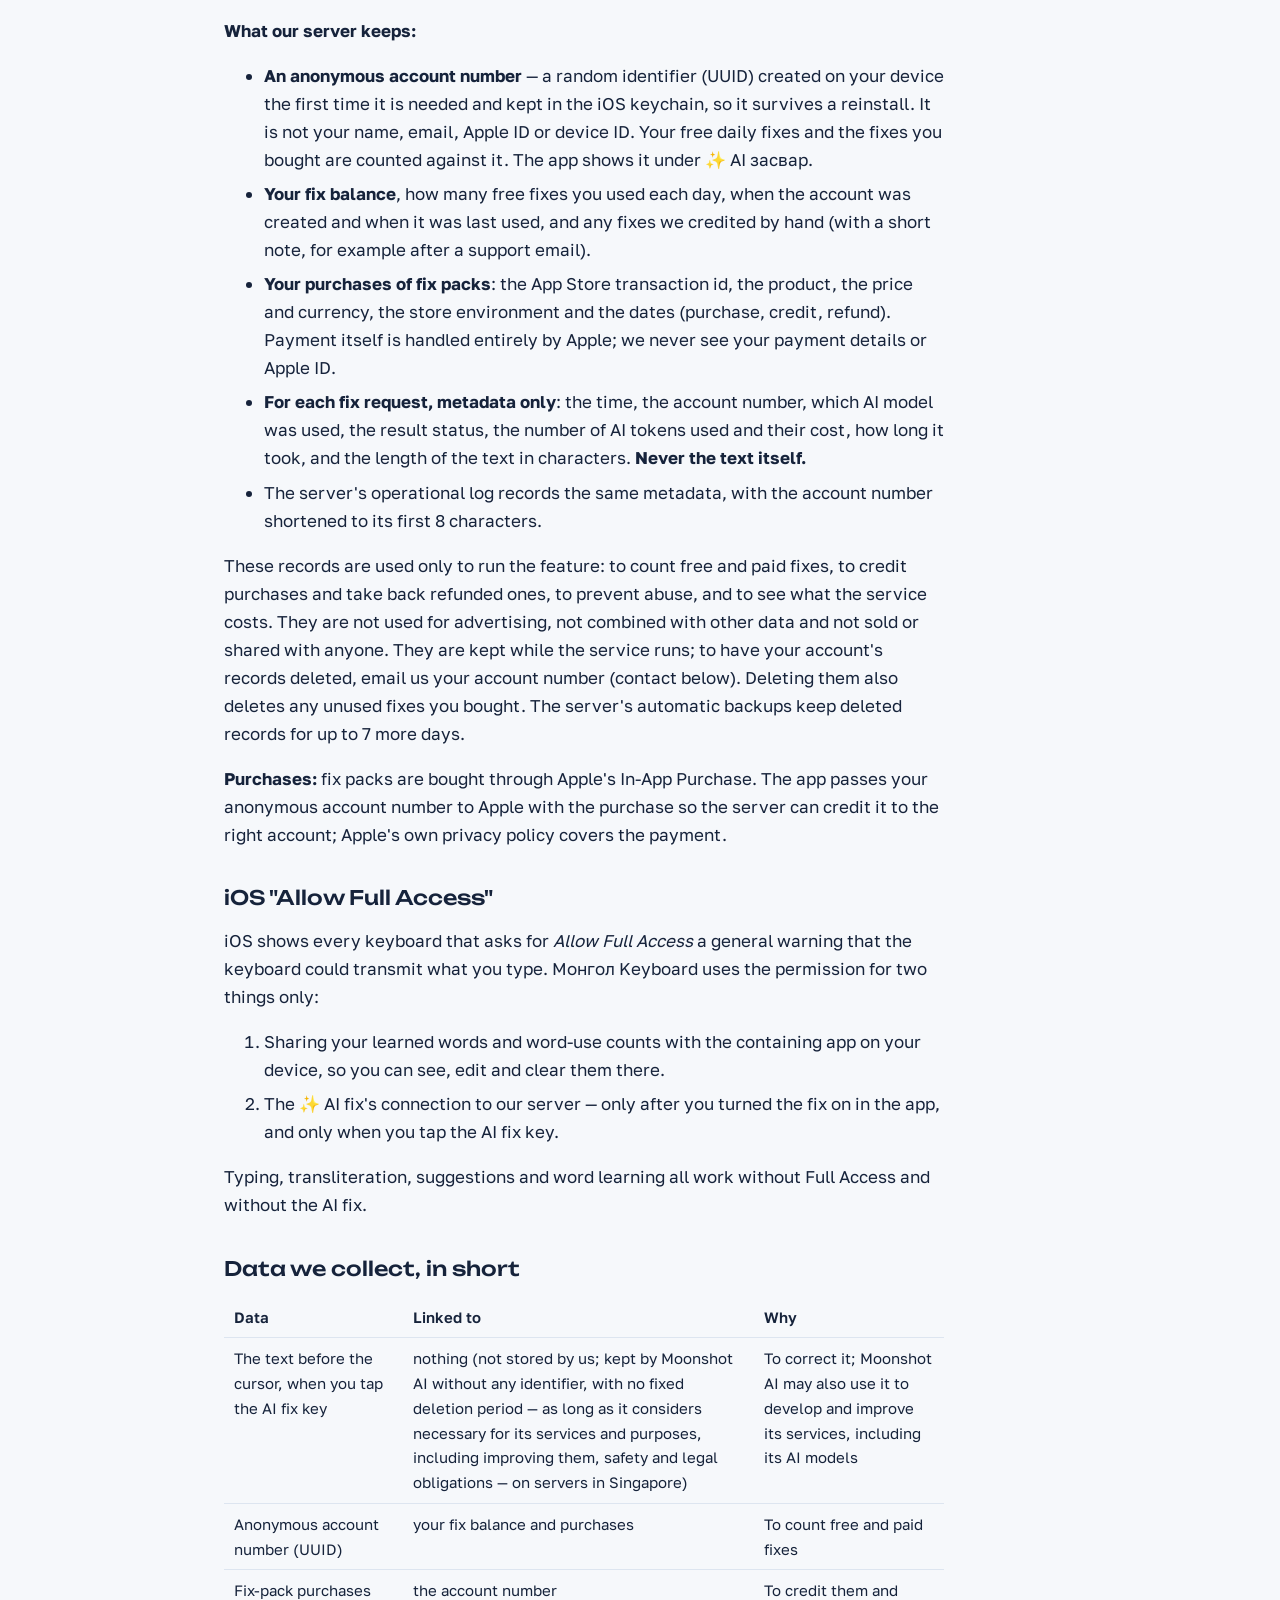
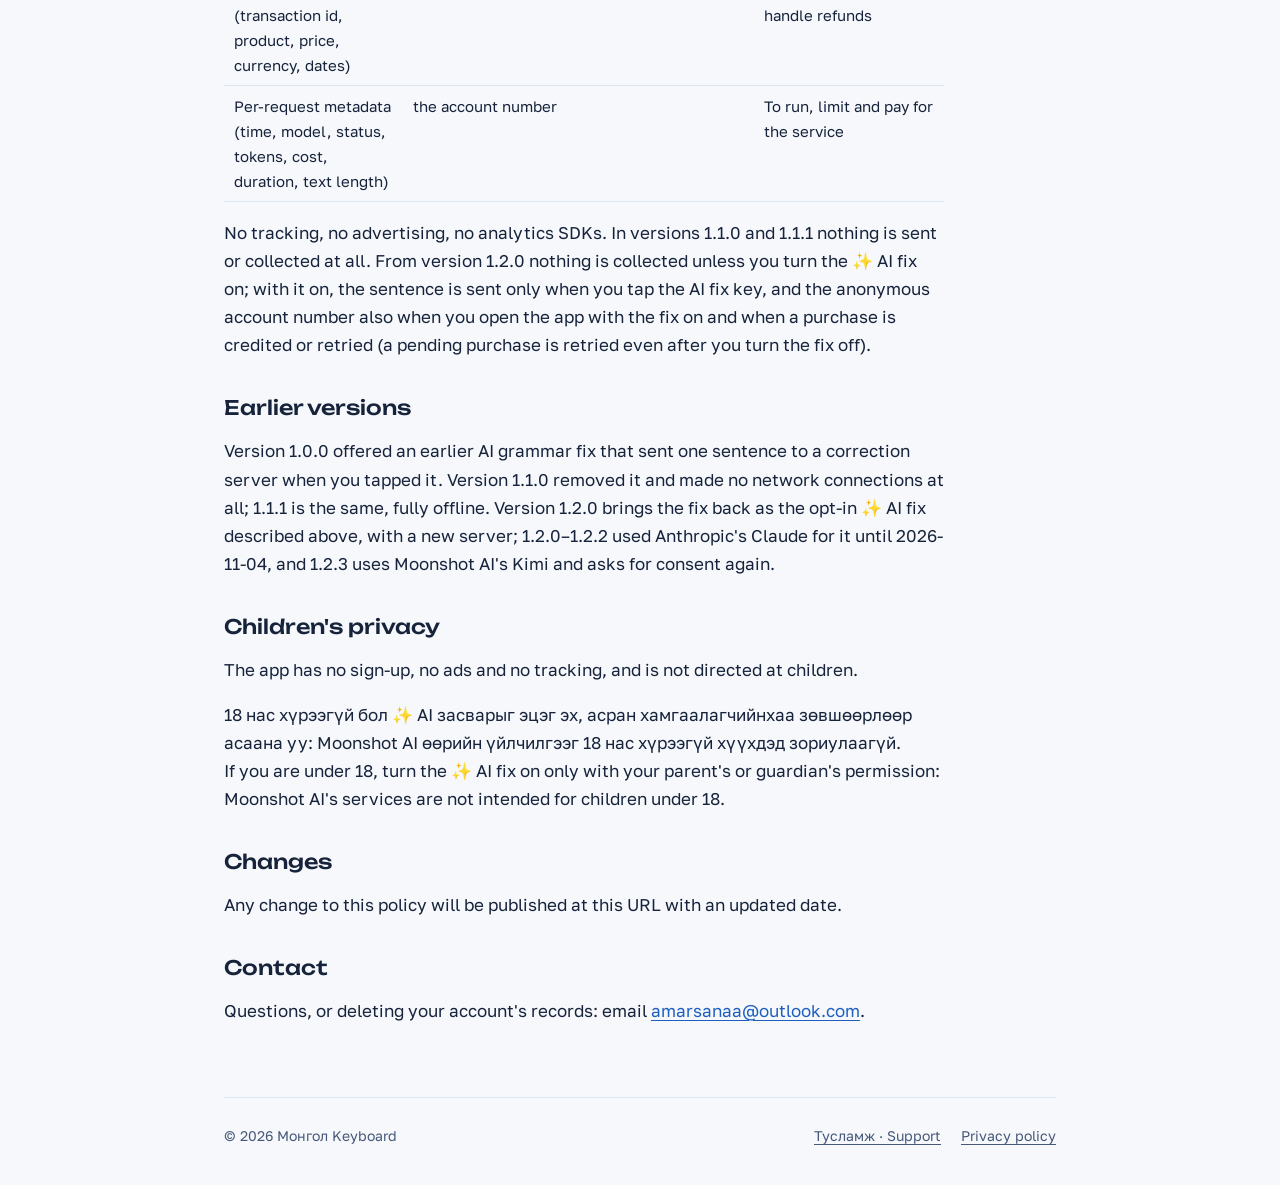
==== commit 82627d20: "privacy: the Mongolian lede states the Moonshot risk; 1.2.3 "once it is out" Post-commit reviews of " ====
--- a/privacy/index.html
+++ b/privacy/index.html
@@ -34,8 +34,8 @@
       </p>
 
       <p>
-        <span lang="mn"><b>Та аль хувилбарыг ашиглаж байна:</b> 1.1.0 ба 1.1.1 хувилбарууд: гар болон апп интернэтэд огт холбогддоггүй, ямар ч мэдээлэл цуглуулдаггүй. 1.2.0 хувилбараас: доор тайлбарласан, сонголтоор асаах ✨ AI засвар нэмэгдэнэ; бусад бүх зүйл урьдын адил төхөөрөмж дээр үлдэнэ. 1.2.0–1.2.2 хувилбарууд засварт 2026-11-04 хүртэл Anthropic-ийн Claude AI-г ашиглаж байсан; тэр өдрөөс эхлэн эдгээр хувилбарын AI засвар ажиллахаа больсон (гар «Үйлчилгээ түр боломжгүй» гэж харуулна): AI үйлчилгээ үзүүлэгч Moonshot AI (Kimi)-г нэрлэж, дахин зөвшөөрөл асуудаг 1.2.3 хувилбарт шинэчилнэ үү. Таны засварын үлдэгдэл, худалдан авалт хэвээр хадгалагдана.</span><br>
-        <b>Which version you have:</b> versions 1.1.0 and 1.1.1: the keyboard and app make no network connections and collect no data at all. From version 1.2.0: the opt-in ✨ AI fix described below is added; everything else stays on-device as before. Versions 1.2.0–1.2.2 used Anthropic's Claude for the fix until 2026-11-04; from that date their AI fix no longer works (the keyboard says the service is unavailable): update to 1.2.3, which names the new AI provider, Moonshot AI (Kimi), and asks you to agree again. Your fix balance and purchases are kept.
+        <span lang="mn"><b>Та аль хувилбарыг ашиглаж байна:</b> 1.1.0 ба 1.1.1 хувилбарууд: гар болон апп интернэтэд огт холбогддоггүй, ямар ч мэдээлэл цуглуулдаггүй. 1.2.0 хувилбараас: доор тайлбарласан, сонголтоор асаах ✨ AI засвар нэмэгдэнэ; бусад бүх зүйл урьдын адил төхөөрөмж дээр үлдэнэ. 1.2.0–1.2.2 хувилбарууд засварт 2026-11-04 хүртэл Anthropic-ийн Claude AI-г ашиглаж байсан; тэр өдрөөс эхлэн эдгээр хувилбарын AI засвар ажиллахаа больсон (гар «Үйлчилгээ түр боломжгүй» гэж харуулдаг ч шинэчлэх хүртэл ажиллахгүй): AI үйлчилгээ үзүүлэгч Moonshot AI (Kimi)-г нэрлэж, дахин зөвшөөрөл асуудаг 1.2.3 хувилбар App Store-д гармагц түүнд шинэчилнэ үү. Таны засварын үлдэгдэл, худалдан авалт хэвээр хадгалагдана. Moonshot AI бичвэрийг Сингапур дахь серверүүддээ тодорхой хугацаагүйгээр хадгалж, үйлчилгээ болон AI загвараа сайжруулахад ашиглаж болно (дэлгэрэнгүйг доороос үзнэ үү).</span><br>
+        <b>Which version you have:</b> versions 1.1.0 and 1.1.1: the keyboard and app make no network connections and collect no data at all. From version 1.2.0: the opt-in ✨ AI fix described below is added; everything else stays on-device as before. Versions 1.2.0–1.2.2 used Anthropic's Claude for the fix until 2026-11-04; from that date their AI fix no longer works (the keyboard says the service is temporarily unavailable, but it stays off until you update): update to 1.2.3 once it is in the App Store — it names the new AI provider, Moonshot AI (Kimi), and asks you to agree again. Your fix balance and purchases are kept. Moonshot AI keeps the text on servers in Singapore with no fixed deletion period and may use it to improve its services and AI models (details below).
       </p>
 
       <p>Монгол Keyboard is an iOS keyboard that converts Mongolian Latin transliteration to Cyrillic on your device. <strong>Typing, conversion and suggestions never leave your device.</strong> The one exception, from version 1.2.0, is the optional <strong>✨ AI fix</strong>: it is off until you turn it on in the app and agree. Even then, the sentence is sent only at the moment you tap the AI fix key; the anonymous account number (never any text) is also sent when you open the app with the fix on and when a fix-pack purchase is credited or retried, even with the fix off.</p>
@@ -56,7 +56,7 @@
       <p><strong>To whom:</strong></p>
       <ol>
         <li><strong>Our server</strong>, <code>keyboard-api.zon.mn</code> (run by the developer, hosted in Seoul, South Korea). It passes the text to the AI and returns the result. It <strong>does not store or log the text</strong> — neither what you sent nor the corrected result.</li>
-        <li><strong>Moonshot AI PTE. LTD.</strong> (Singapore), whose Kimi AI model makes the correction (from 2026-11-04, app version 1.2.3). Moonshot AI receives only the text, from our server — not your device, IP address or account number. Under its privacy policy it keeps the text with no fixed deletion period, for as long as it considers necessary for its services and purposes (including improving them, safety and legal obligations), and stores it on servers in Singapore; under its terms of service it may use the text to provide, maintain, develop and improve its services, including its AI models. Its automated safeguards, including content safety reviews, apply to all text it receives. We have no zero-data-retention or no-training agreement with Moonshot AI (its <a href="https://platform.kimi.ai/docs/agreement/userprivacy.md" rel="noopener">privacy policy</a>, its <a href="https://platform.kimi.ai/docs/agreement/modeluse.md" rel="noopener">terms of service</a>).</li>
+        <li><strong>Moonshot AI PTE. LTD.</strong> (Singapore), whose Kimi AI model makes the correction (from 2026-11-04, app version 1.2.3). Moonshot AI receives only the text, from our server — not your device, IP address or account number. Under its privacy policy it keeps the text with no fixed deletion period, for as long as it considers necessary for its services and purposes (including improving them, safety and legal obligations), and stores it on servers in Singapore; under its terms of service it may use the text to provide, maintain, develop and improve its services, including its AI models. Its automated safeguards, including content safety reviews, apply to all text it receives. We have no zero-data-retention or no-training agreement with Moonshot AI (its <a href="https://platform.kimi.ai/docs/agreement/userprivacy" rel="noopener">privacy policy</a>, its <a href="https://platform.kimi.ai/docs/agreement/modeluse" rel="noopener">terms of service</a>).</li>
       </ol>
 
       <p><em>Before 2026-11-04 (versions 1.2.0–1.2.2):</em> the correction was made by <strong>Anthropic, PBC</strong>'s Claude AI model instead. Anthropic received only the text, from our server, and states that it does not use API inputs or outputs to train its models and that it deletes them within 30 days by default — text its automated safety systems flag as a violation of its Usage Policy can be kept for up to 2 years, and it may keep data longer where the law requires (<a href="https://privacy.claude.com/en/articles/7996866-how-long-do-you-store-my-organization-s-data" rel="noopener">how long Anthropic stores data</a>, <a href="https://privacy.claude.com/en/articles/7996868-is-my-data-used-for-model-training" rel="noopener">whether it is used for training</a>; its <a href="https://www.anthropic.com/legal/privacy" rel="noopener">privacy policy</a>). From 2026-11-04 our server refuses a fix from those versions and passes its text to no AI.</p>
